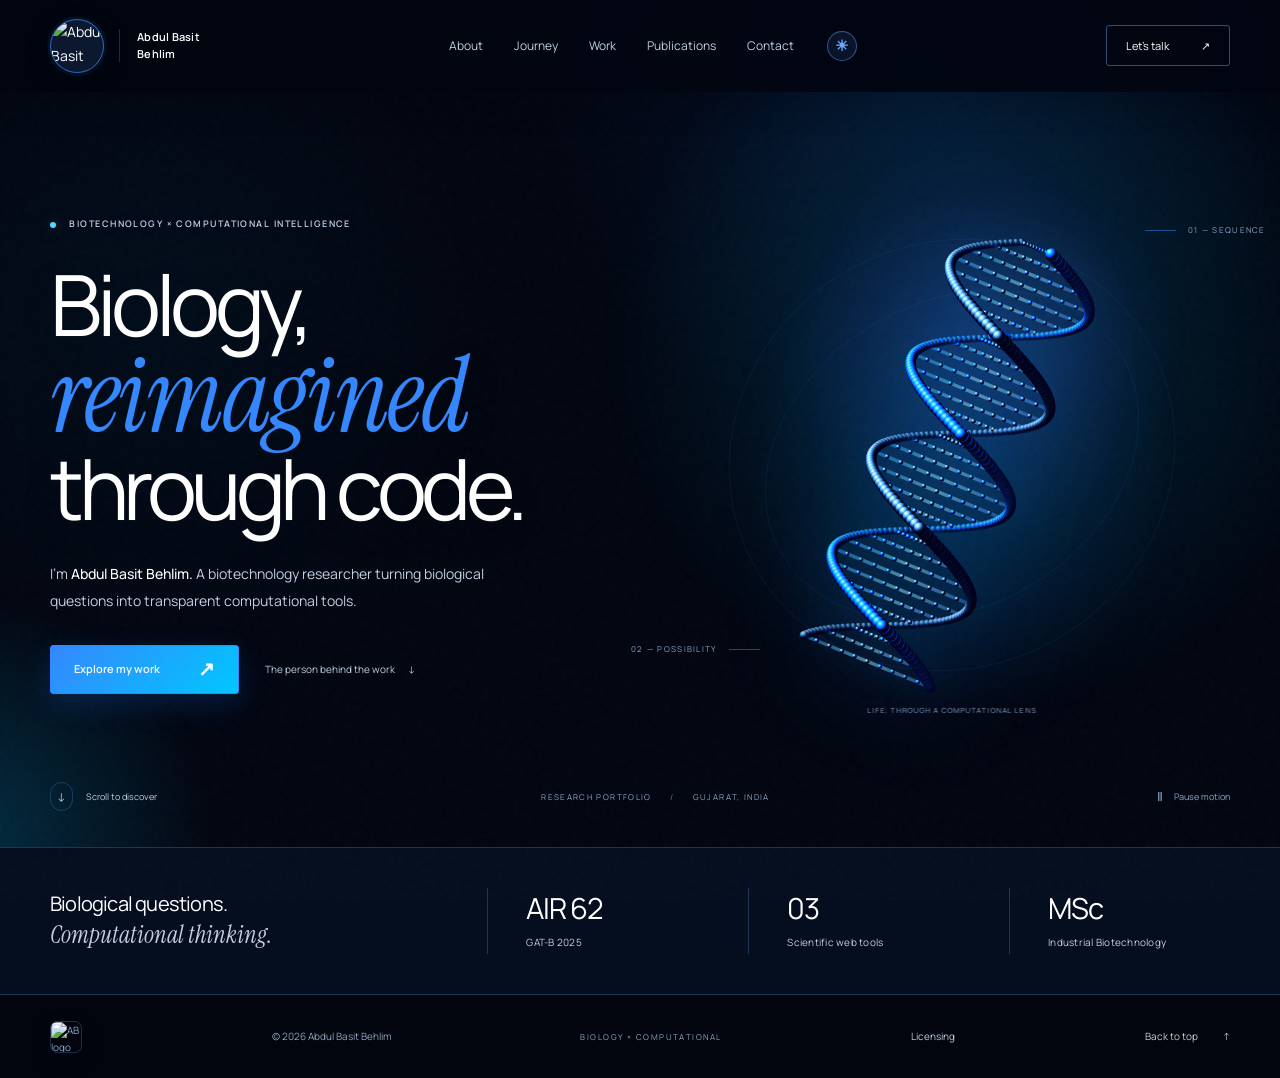
==== index.html @ 8ca68fe2 "Update index.html" ====
<!doctype html>
<html lang="en"><head>
  <meta charset="utf-8"/>
  <meta name="viewport" content="width=device-width,initial-scale=1"/>

  <title>Abdul Basit Behlim - Computational Biologist</title>

  <meta name="description" content="Abdul Basit Behlim is a computational biologist and biotechnology researcher working across bioinformatics, AI/ML, CRISPR, phages, endolysins and bioprocess modelling."/>
  <meta name="author" content="Abdul Basit Behlim"/>
  <meta name="keywords" content="Abdul Basit Behlim, Abdul Basit Behlim portfolio, biotechnology researcher, computational biologist, bioinformatics, CRISPR, phage AI, endolysin, machine learning biotechnology"/>
  <meta name="robots" content="index, follow, max-image-preview:large"/>
  <meta name="theme-color" content="#050812"/>

  <!-- Google Search Console verification: replace the placeholder after adding this site in Search Console. -->
  <!-- <meta name="google-site-verification" content="PASTE_YOUR_CODE_HERE" /> -->

  <link rel="canonical" href="https://abdulbasitbehlim.github.io/"/>

  <!-- Open Graph -->
  <meta property="og:type" content="website"/>
  <meta property="og:url" content="https://abdulbasitbehlim.github.io/"/>
  <meta property="og:title" content="Abdul Basit Behlim - Computational Biologist"/>
  <meta property="og:description" content="Abdul Basit Behlim is a computational biologist and biotechnology researcher working across bioinformatics, AI/ML, CRISPR, phages, endolysins and bioprocess modelling."/>
  <meta property="og:site_name" content="Abdul Basit Behlim"/>
  <meta property="og:locale" content="en_IN"/>
  <meta property="og:image" content="https://abdulbasitbehlim.github.io/assets/abdul-basit-profile.jpg"/>
  <meta property="og:image:alt" content="Abdul Basit Behlim"/>

  <!-- Twitter / X Card -->
  <meta name="twitter:card" content="summary"/>
  <meta name="twitter:title" content="Abdul Basit Behlim - Computational Biologist"/>
  <meta name="twitter:description" content="Abdul Basit Behlim is a computational biologist and biotechnology researcher working across bioinformatics, AI/ML, CRISPR, phages, endolysins and bioprocess modelling."/>
  <meta name="twitter:image" content="https://github.com/abdulbasitbehlim/abdulbasitbehlim.github.io/blob/main/assets/Professional%20image.jpg.jpeg"/>
  <meta name="twitter:image:alt" content="Abdul Basit Behlim"/>

  <!-- Person structured data -->
  <!-- Structured data used by search engines -->
  <script type="application/ld+json">
  {
    "@context": "https://schema.org",
    "@type": "Person",
    "@id": "https://abdulbasitbehlim.github.io/#person",
    "name": "Abdul Basit Behlim",
    "url": "https://abdulbasitbehlim.github.io/",
    "image": "https://github.com/abdulbasitbehlim/abdulbasitbehlim.github.io/blob/main/assets/Professional%20image.jpg.jpeg",
    "jobTitle": "Computational Biologist",
    "description": "Abdul Basit Behlim is a computational biologist and biotechnology researcher working across bioinformatics, AI/ML, CRISPR design, bioprocess modelling, phage biology and endolysin research.",
    "sameAs": [
      "https://github.com/abdulbasitbehlim",
      "https://www.linkedin.com/in/abdulbasitbehlim",
      "https://scholar.google.com/citations?hl=en&user=sKZ_zJoAAAAJ",
      "https://orcid.org/0009-0003-5240-5413"],
    "affiliation": {
      "@type": "CollegeOrUniversity",
      "name": "Gujarat Biotechnology University"
    },
    "knowsAbout": [
      "Biotechnology",
      "Computational Biology",
      "Bioinformatics",
      "CRISPR",
      "Machine Learning",
      "Bioprocess Modelling",
      "Bacteriophages",
      "Endolysins"
    ]
  }
  </script>

  

  <!-- Website icon and interactive/style files -->
  <link rel="icon" type="image/png" href="assets/ab-logo.png?v=20260924e"/>
  <link rel="apple-touch-icon" href="assets/ab-logo.png?v=20260924e"/>
  <script>(function(){try{var t=localStorage.getItem('abb-theme')||'dark';if(t!=='light'&&t!=='dark')t='dark';document.documentElement.dataset.theme=t;document.documentElement.style.colorScheme=t;}catch(e){document.documentElement.dataset.theme='dark';}})();</script>
  <link rel="stylesheet" href="styles.css?v=brand-assets-20260924e"/>
  <script src="script.js?v=theme-menu-20260924" defer></script>
</head><body data-page="home">
<a class="skip-link" href="#main">Skip to content</a><div class="scroll-progress" aria-hidden="true"><span id="scrollProgress"></span></div>
<!-- HEADER AND MAIN NAVIGATION -->
<header class="site-header" id="siteHeader"><div class="header-inner shell"><a class="brand" href="index.html" aria-current="page" aria-label="Abdul Basit Behlim, home"><img class="brand-photo" src="assets/abdul-basit-profile.jpg?v=20260924e" alt="Abdul Basit Behlim" width="54" height="54"/><span class="brand-name">Abdul Basit<br/>Behlim</span></a><button class="menu-button" type="button" id="menuButton" aria-controls="mainNav" aria-expanded="false"><span id="menuLabel">Menu</span><span class="menu-icon" aria-hidden="true"></span></button><nav id="mainNav" class="main-nav" aria-label="Main navigation"><a href="about.html">About</a><a href="journey.html">Journey</a><a href="work.html">Work</a><a href="publications.html">Publications</a><a href="contact.html">Contact</a><button class="theme-toggle" id="themeToggle" type="button" aria-label="Switch to light mode" title="Switch theme" aria-pressed="false"><span id="themeIcon" aria-hidden="true">☀</span></button></nav><a class="header-contact" href="mailto:abdulbasitbehlim3@gmail.com">Let’s talk <span aria-hidden="true">↗</span></a></div></header>
<!-- MAIN PAGE CONTENT -->
<main id="main">
<!-- HERO / INTRODUCTION -->
<section class="hero" id="home" aria-labelledby="heroTitle"><div class="hero-glow" aria-hidden="true"></div><div class="shell hero-layout"><div class="hero-copy"><p class="eyebrow hero-eyebrow"><span class="status-dot"></span> BIOTECHNOLOGY × COMPUTATIONAL INTELLIGENCE</p><h1 id="heroTitle">Biology,<br/><em>reimagined</em><br/>through code.</h1><p class="hero-intro">I’m <strong>Abdul Basit Behlim.</strong> A biotechnology researcher turning biological questions into transparent computational tools.</p><div class="hero-actions"><a class="button button-primary" href="work.html">Explore my work <span aria-hidden="true">↗</span></a><a class="quiet-link" href="about.html">The person behind the work <span aria-hidden="true">↓</span></a></div></div><div class="hero-art" role="img" aria-label="Abstract double helix connecting biology and computational biology"><img class="hero-helix" src="assets/helix.svg?v=sharp-rotate-20260919" alt="" width="720" height="820" fetchpriority="high"/><span class="art-label art-label-top" aria-hidden="true"><i></i> 01 — SEQUENCE</span><span class="art-label art-label-bottom" aria-hidden="true">02 — POSSIBILITY <i></i></span><span class="art-coordinate" aria-hidden="true">LIFE, THROUGH A COMPUTATIONAL LENS</span></div><div class="hero-bottom"><a class="scroll-cue" href="work.html"><span aria-hidden="true">↓</span> Scroll to discover</a><p>RESEARCH PORTFOLIO <span>/</span> GUJARAT, INDIA</p><button class="motion-toggle" id="motionToggle" type="button" aria-pressed="false" hidden><span class="motion-icon" aria-hidden="true">Ⅱ</span><span id="motionLabel">Pause motion</span></button></div></div></section>
<!-- QUICK HIGHLIGHTS -->
<div class="intro-band"><div class="shell intro-band-inner"><p>Biological questions.<br/><em>Computational thinking.</em></p><div class="band-item"><strong>AIR 62</strong><span>GAT-B 2025</span></div><div class="band-item"><strong>03</strong><span>Scientific web tools</span></div><div class="band-item"><strong>MSc</strong><span>Industrial Biotechnology</span></div></div></div>
</main>
<!-- FOOTER -->
<footer class="site-footer"><div class="shell footer-inner"><img class="footer-logo" src="assets/ab-logo.png?v=20260924e" alt="AB logo" width="32" height="32"/><p>© <span id="year">2026</span> Abdul Basit Behlim</p><span>BIOLOGY × COMPUTATIONAL</span><a href="LICENSE" aria-label="View website licensing terms">Licensing</a><a href="index.html">Back to top <span aria-hidden="true">↑</span></a></div></footer></body></html>
---- styles.css ----
@import url('styles/01.css?v=sharp-rotate-20260919');
@import url('styles/02.css?v=sharp-rotate-20260919');
@import url('styles/03.css?v=sharp-rotate-20260919');
@import url('styles/04.css?v=sharp-rotate-20260919');
@import url('styles/05.css?v=sharp-rotate-20260919');
@import url('styles/06.css?v=sharp-rotate-20260919');
@import url('styles/07.css?v=brand-assets-20260924e');
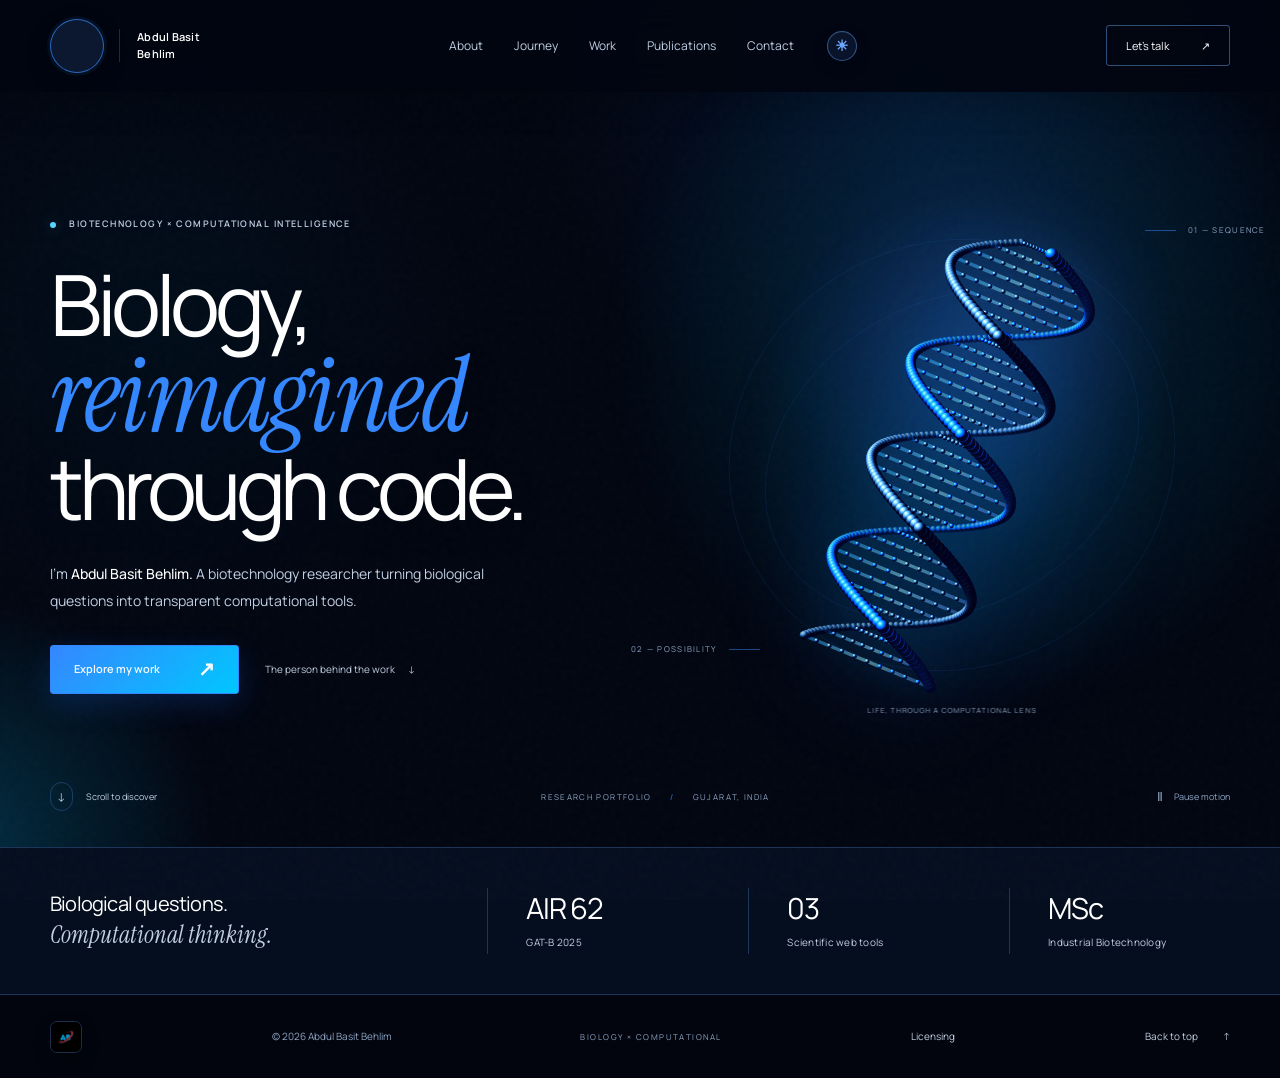
==== commit 59662437: "Use uploaded portrait and logo assets" ====
--- a/index.html
+++ b/index.html
@@ -23,14 +23,14 @@
   <meta property="og:description" content="Abdul Basit Behlim is a computational biologist and biotechnology researcher working across bioinformatics, AI/ML, CRISPR, phages, endolysins and bioprocess modelling."/>
   <meta property="og:site_name" content="Abdul Basit Behlim"/>
   <meta property="og:locale" content="en_IN"/>
-  <meta property="og:image" content="https://abdulbasitbehlim.github.io/assets/abdul-basit-profile.jpg"/>
+  <meta property="og:image" content="https://abdulbasitbehlim.github.io/assets/Professional%20image.jpg.jpeg"/>
   <meta property="og:image:alt" content="Abdul Basit Behlim"/>
 
   <!-- Twitter / X Card -->
   <meta name="twitter:card" content="summary"/>
   <meta name="twitter:title" content="Abdul Basit Behlim - Computational Biologist"/>
   <meta name="twitter:description" content="Abdul Basit Behlim is a computational biologist and biotechnology researcher working across bioinformatics, AI/ML, CRISPR, phages, endolysins and bioprocess modelling."/>
-  <meta name="twitter:image" content="https://github.com/abdulbasitbehlim/abdulbasitbehlim.github.io/blob/main/assets/Professional%20image.jpg.jpeg"/>
+  <meta name="twitter:image" content="https://abdulbasitbehlim.github.io/assets/Professional%20image.jpg.jpeg"/>
   <meta name="twitter:image:alt" content="Abdul Basit Behlim"/>
 
   <!-- Person structured data -->
@@ -42,7 +42,7 @@
     "@id": "https://abdulbasitbehlim.github.io/#person",
     "name": "Abdul Basit Behlim",
     "url": "https://abdulbasitbehlim.github.io/",
-    "image": "https://github.com/abdulbasitbehlim/abdulbasitbehlim.github.io/blob/main/assets/Professional%20image.jpg.jpeg",
+    "image": "https://abdulbasitbehlim.github.io/assets/Professional%20image.jpg.jpeg",
     "jobTitle": "Computational Biologist",
     "description": "Abdul Basit Behlim is a computational biologist and biotechnology researcher working across bioinformatics, AI/ML, CRISPR design, bioprocess modelling, phage biology and endolysin research.",
     "sameAs": [
@@ -70,15 +70,15 @@
   
 
   <!-- Website icon and interactive/style files -->
-  <link rel="icon" type="image/png" href="assets/ab-logo.png?v=20260924e"/>
-  <link rel="apple-touch-icon" href="assets/ab-logo.png?v=20260924e"/>
+  <link rel="icon" type="image/jpeg" href="assets/Logo.jpg?v=20260924f"/>
+  <link rel="apple-touch-icon" href="assets/Logo.jpg?v=20260924f"/>
   <script>(function(){try{var t=localStorage.getItem('abb-theme')||'dark';if(t!=='light'&&t!=='dark')t='dark';document.documentElement.dataset.theme=t;document.documentElement.style.colorScheme=t;}catch(e){document.documentElement.dataset.theme='dark';}})();</script>
-  <link rel="stylesheet" href="styles.css?v=brand-assets-20260924e"/>
+  <link rel="stylesheet" href="styles.css?v=uploaded-assets-20260924f"/>
   <script src="script.js?v=theme-menu-20260924" defer></script>
 </head><body data-page="home">
 <a class="skip-link" href="#main">Skip to content</a><div class="scroll-progress" aria-hidden="true"><span id="scrollProgress"></span></div>
 <!-- HEADER AND MAIN NAVIGATION -->
-<header class="site-header" id="siteHeader"><div class="header-inner shell"><a class="brand" href="index.html" aria-current="page" aria-label="Abdul Basit Behlim, home"><img class="brand-photo" src="assets/abdul-basit-profile.jpg?v=20260924e" alt="Abdul Basit Behlim" width="54" height="54"/><span class="brand-name">Abdul Basit<br/>Behlim</span></a><button class="menu-button" type="button" id="menuButton" aria-controls="mainNav" aria-expanded="false"><span id="menuLabel">Menu</span><span class="menu-icon" aria-hidden="true"></span></button><nav id="mainNav" class="main-nav" aria-label="Main navigation"><a href="about.html">About</a><a href="journey.html">Journey</a><a href="work.html">Work</a><a href="publications.html">Publications</a><a href="contact.html">Contact</a><button class="theme-toggle" id="themeToggle" type="button" aria-label="Switch to light mode" title="Switch theme" aria-pressed="false"><span id="themeIcon" aria-hidden="true">☀</span></button></nav><a class="header-contact" href="mailto:abdulbasitbehlim3@gmail.com">Let’s talk <span aria-hidden="true">↗</span></a></div></header>
+<header class="site-header" id="siteHeader"><div class="header-inner shell"><a class="brand" href="index.html" aria-current="page" aria-label="Abdul Basit Behlim, home"><span class="brand-photo" role="img" aria-label="Abdul Basit Behlim"></span><span class="brand-name">Abdul Basit<br/>Behlim</span></a><button class="menu-button" type="button" id="menuButton" aria-controls="mainNav" aria-expanded="false"><span id="menuLabel">Menu</span><span class="menu-icon" aria-hidden="true"></span></button><nav id="mainNav" class="main-nav" aria-label="Main navigation"><a href="about.html">About</a><a href="journey.html">Journey</a><a href="work.html">Work</a><a href="publications.html">Publications</a><a href="contact.html">Contact</a><button class="theme-toggle" id="themeToggle" type="button" aria-label="Switch to light mode" title="Switch theme" aria-pressed="false"><span id="themeIcon" aria-hidden="true">☀</span></button></nav><a class="header-contact" href="mailto:abdulbasitbehlim3@gmail.com">Let’s talk <span aria-hidden="true">↗</span></a></div></header>
 <!-- MAIN PAGE CONTENT -->
 <main id="main">
 <!-- HERO / INTRODUCTION -->
@@ -87,4 +87,4 @@
 <div class="intro-band"><div class="shell intro-band-inner"><p>Biological questions.<br/><em>Computational thinking.</em></p><div class="band-item"><strong>AIR 62</strong><span>GAT-B 2025</span></div><div class="band-item"><strong>03</strong><span>Scientific web tools</span></div><div class="band-item"><strong>MSc</strong><span>Industrial Biotechnology</span></div></div></div>
 </main>
 <!-- FOOTER -->
-<footer class="site-footer"><div class="shell footer-inner"><img class="footer-logo" src="assets/ab-logo.png?v=20260924e" alt="AB logo" width="32" height="32"/><p>© <span id="year">2026</span> Abdul Basit Behlim</p><span>BIOLOGY × COMPUTATIONAL</span><a href="LICENSE" aria-label="View website licensing terms">Licensing</a><a href="index.html">Back to top <span aria-hidden="true">↑</span></a></div></footer></body></html>
+<footer class="site-footer"><div class="shell footer-inner"><img class="footer-logo" src="assets/Logo.jpg?v=20260924f" alt="AB logo" width="32" height="32"/><p>© <span id="year">2026</span> Abdul Basit Behlim</p><span>BIOLOGY × COMPUTATIONAL</span><a href="LICENSE" aria-label="View website licensing terms">Licensing</a><a href="index.html">Back to top <span aria-hidden="true">↑</span></a></div></footer></body></html>
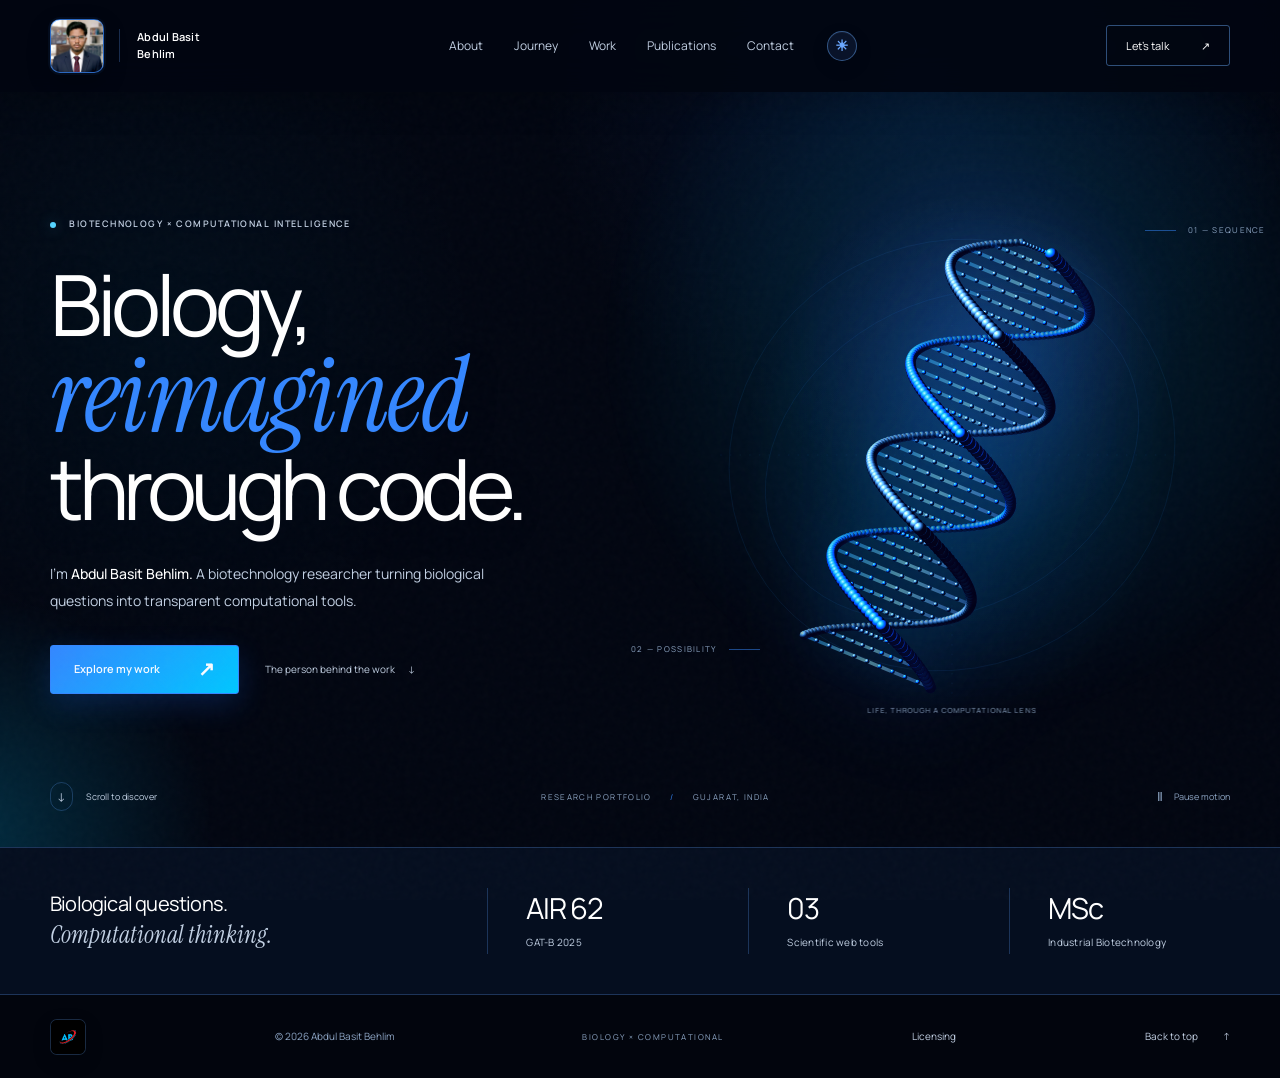
==== commit 037796da: "Refresh square profile image cache" ====
--- a/index.html
+++ b/index.html
@@ -73,7 +73,7 @@
   <link rel="icon" type="image/jpeg" href="assets/Logo.jpg?v=20260924f"/>
   <link rel="apple-touch-icon" href="assets/Logo.jpg?v=20260924f"/>
   <script>(function(){try{var t=localStorage.getItem('abb-theme')||'dark';if(t!=='light'&&t!=='dark')t='dark';document.documentElement.dataset.theme=t;document.documentElement.style.colorScheme=t;}catch(e){document.documentElement.dataset.theme='dark';}})();</script>
-  <link rel="stylesheet" href="styles.css?v=uploaded-assets-20260924f"/>
+  <link rel="stylesheet" href="styles.css?v=square-profile-20260924"/>
   <script src="script.js?v=theme-menu-20260924" defer></script>
 </head><body data-page="home">
 <a class="skip-link" href="#main">Skip to content</a><div class="scroll-progress" aria-hidden="true"><span id="scrollProgress"></span></div>
--- a/styles.css
+++ b/styles.css
@@ -4,4 +4,4 @@
 @import url('styles/04.css?v=sharp-rotate-20260919');
 @import url('styles/05.css?v=sharp-rotate-20260919');
 @import url('styles/06.css?v=sharp-rotate-20260919');
-@import url('styles/07.css?v=brand-assets-20260924e');
+@import url('styles/07.css?v=square-profile-20260924');
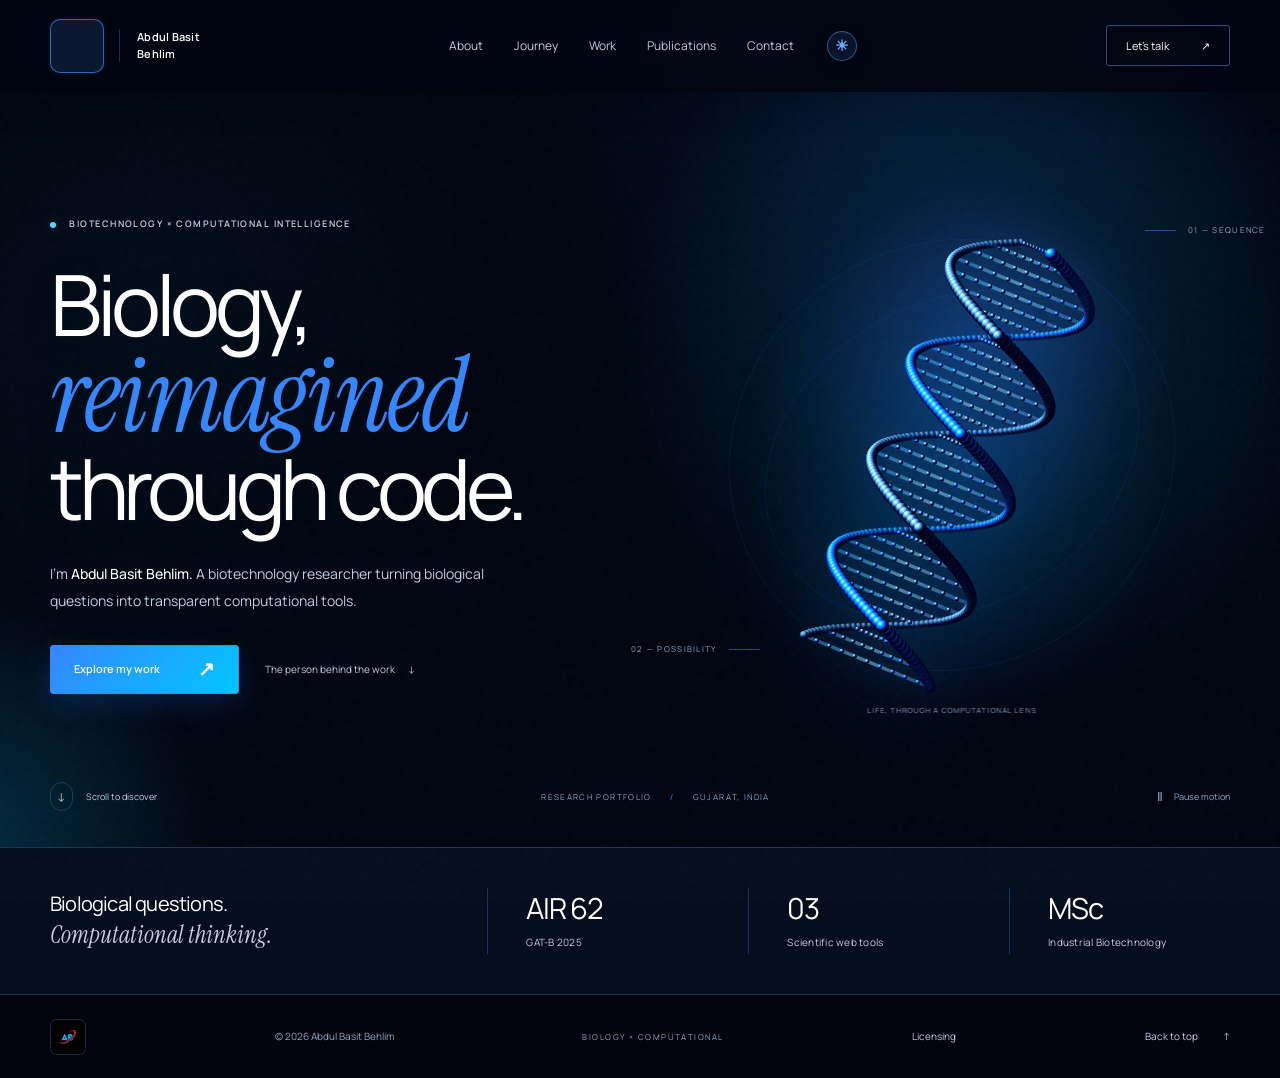
==== commit a7fd7a5d: "Update image URL in index.html" ====
--- a/index.html
+++ b/index.html
@@ -42,7 +42,7 @@
     "@id": "https://abdulbasitbehlim.github.io/#person",
     "name": "Abdul Basit Behlim",
     "url": "https://abdulbasitbehlim.github.io/",
-    "image": "https://abdulbasitbehlim.github.io/assets/Professional%20image.jpg.jpeg",
+    "image": "https://github.com/abdulbasitbehlim/abdulbasitbehlim.github.io/blob/main/assets/Professional%20Image%202.png",
     "jobTitle": "Computational Biologist",
     "description": "Abdul Basit Behlim is a computational biologist and biotechnology researcher working across bioinformatics, AI/ML, CRISPR design, bioprocess modelling, phage biology and endolysin research.",
     "sameAs": [
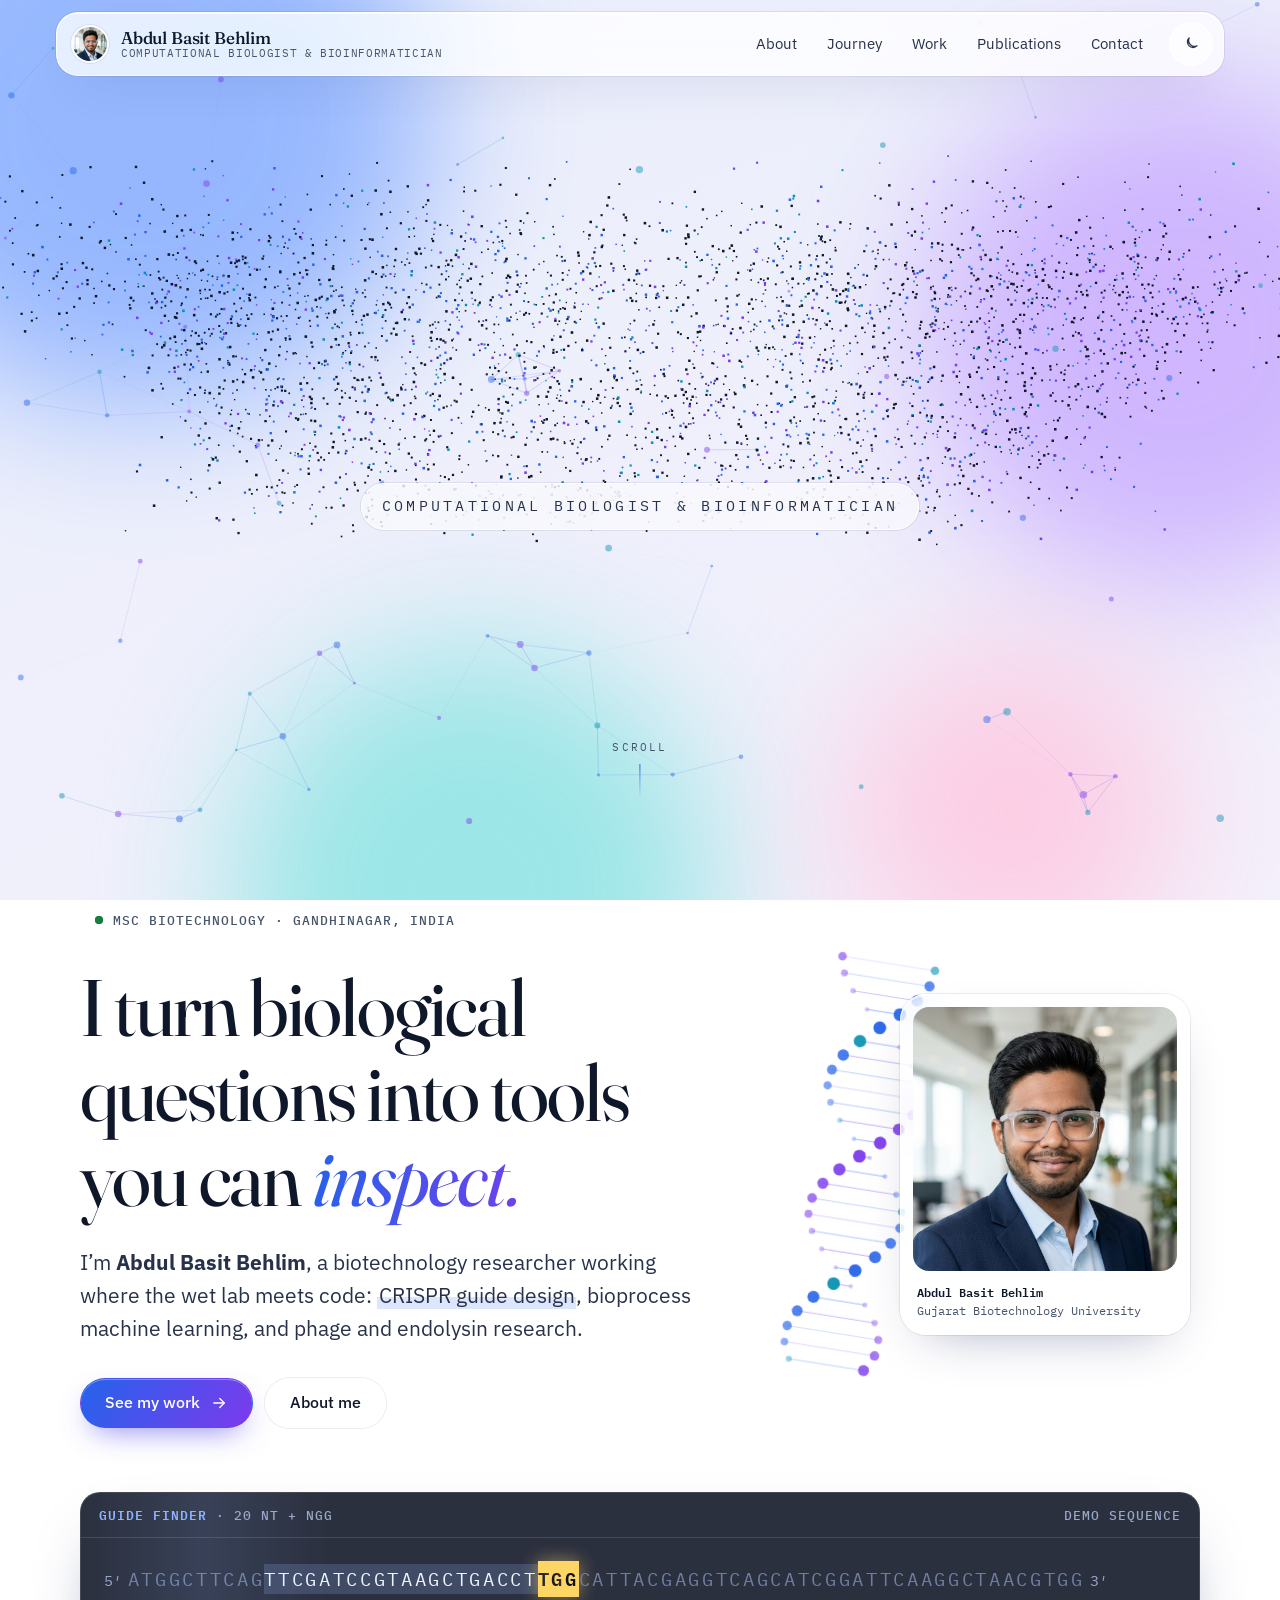
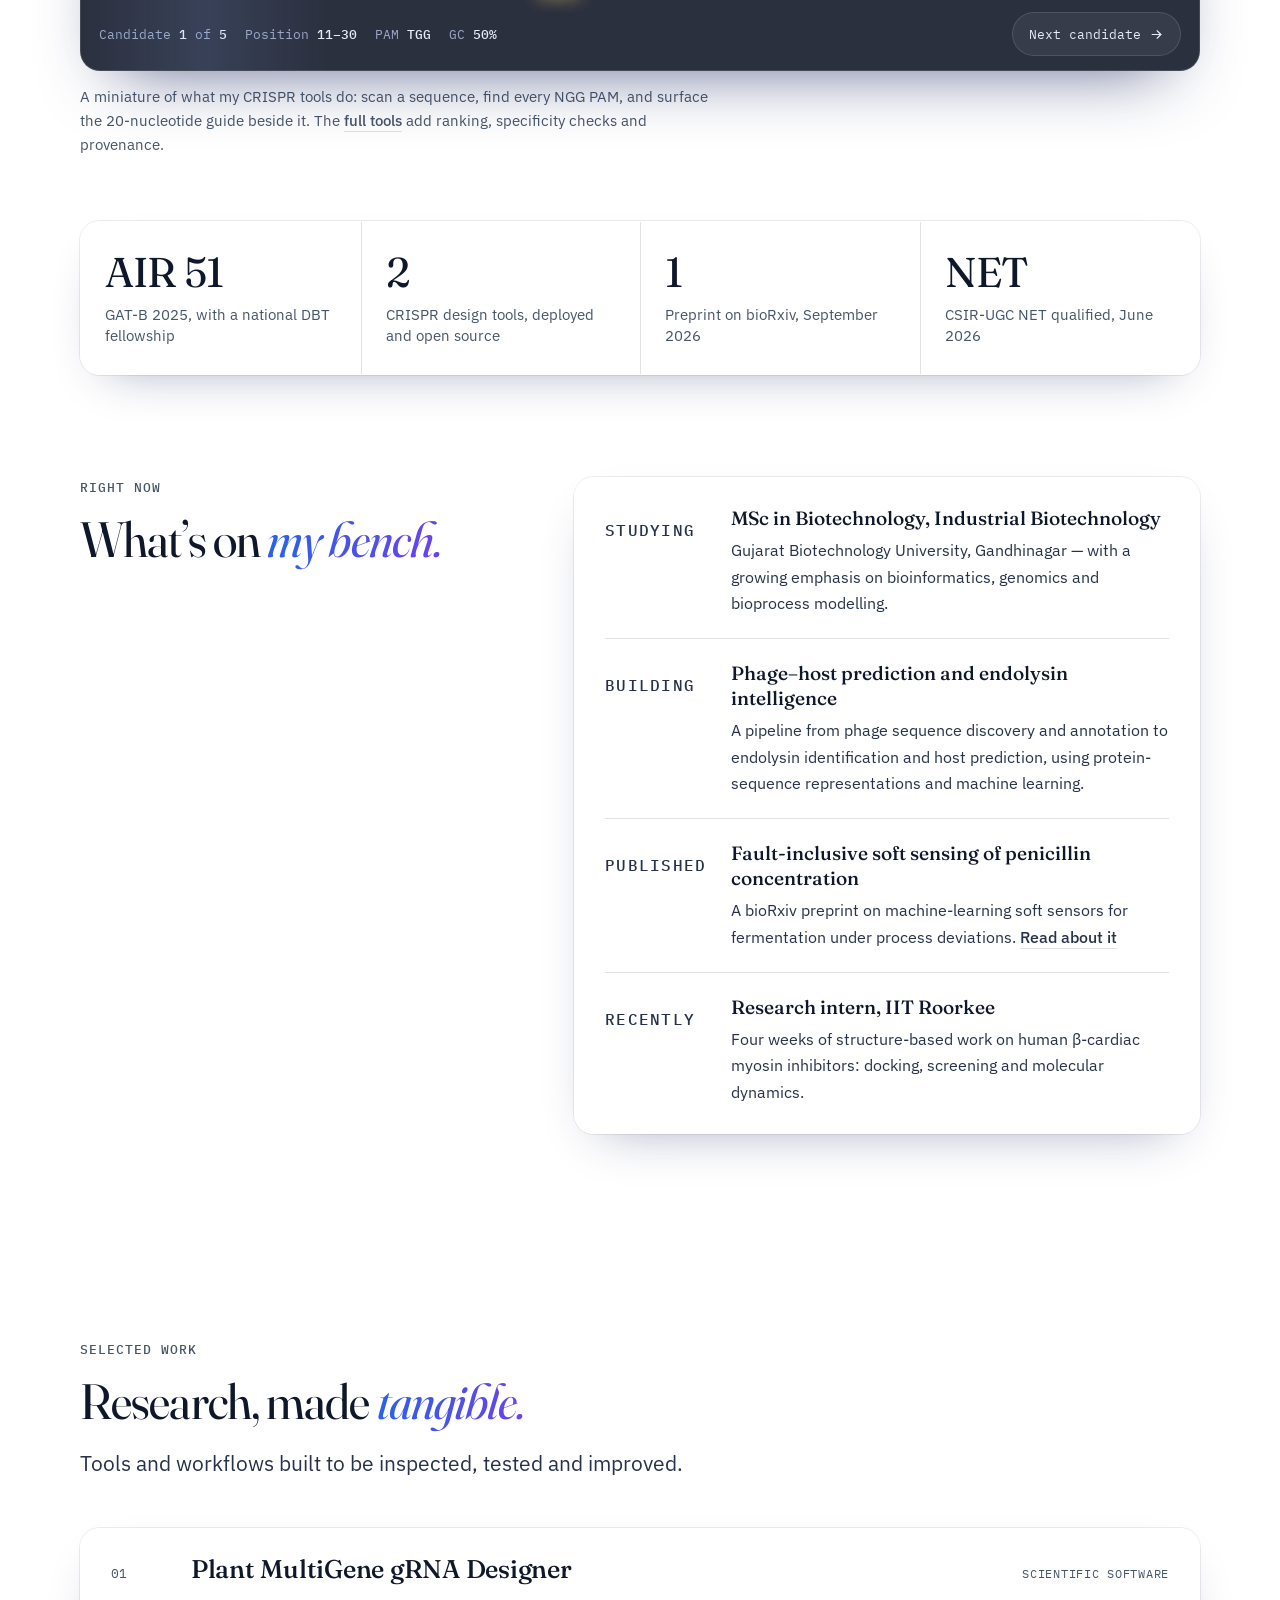
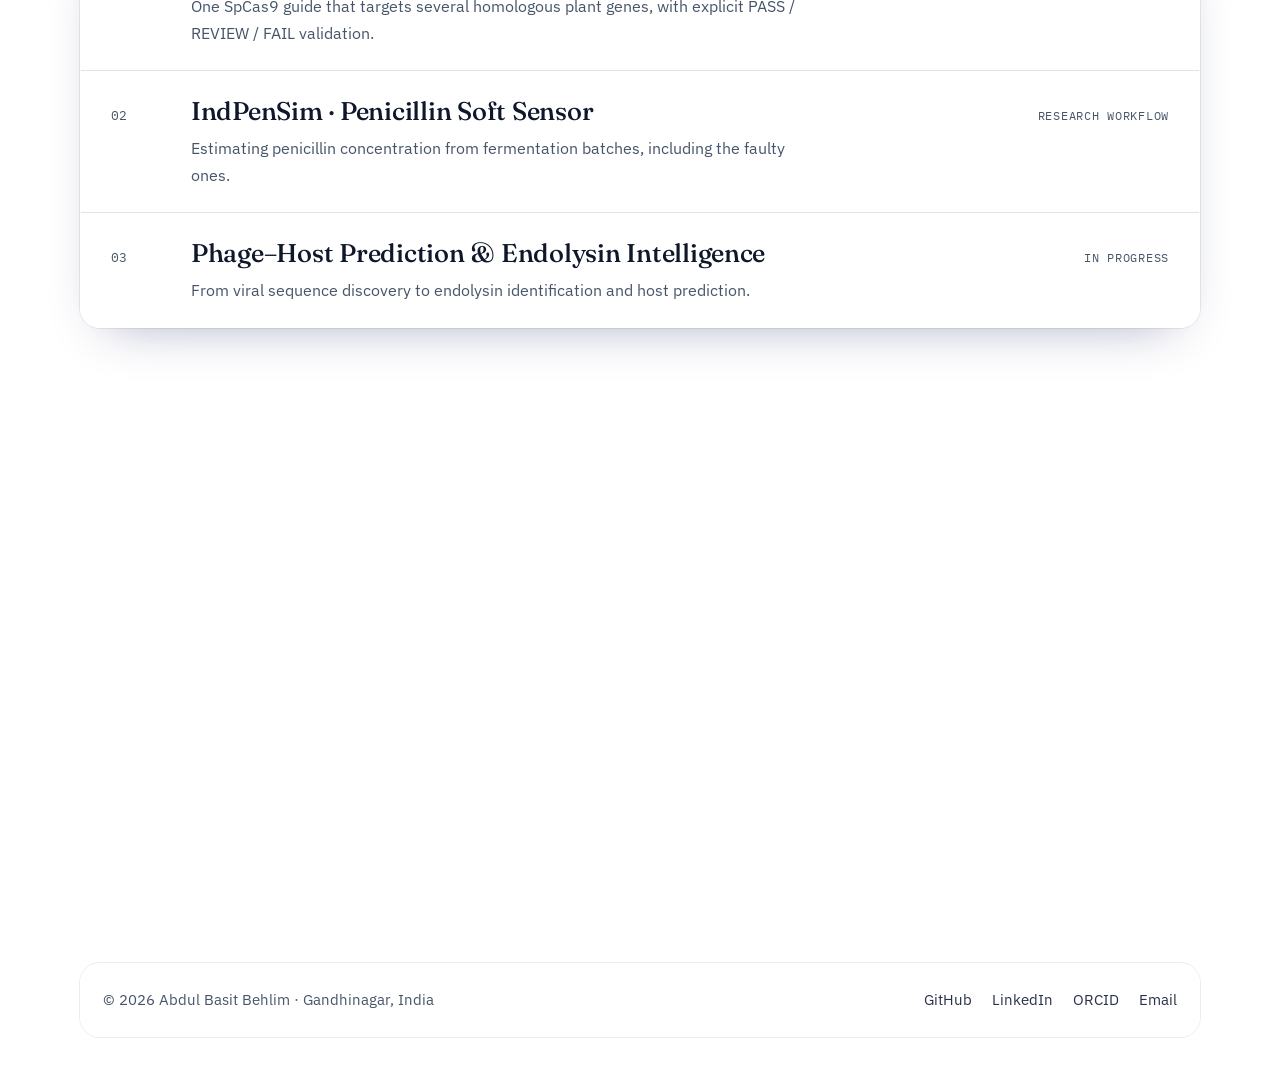
==== commit b69bda1c: "Redesign site with glass UI and live animations Replace the previous dark theme with a glassmorphism" ====
--- a/index.html
+++ b/index.html
@@ -1,90 +1,171 @@
 <!doctype html>
-<html lang="en"><head>
-  <meta charset="utf-8"/>
-  <meta name="viewport" content="width=device-width,initial-scale=1"/>
+<html lang="en">
+<head>
+  <meta charset="utf-8">
+  <meta name="viewport" content="width=device-width, initial-scale=1">
+  <title>Abdul Basit Behlim - Computational Biologist &amp; Bioinformatician</title>
+  <meta name="description" content="Abdul Basit Behlim is a computational biologist and biotechnology researcher working across bioinformatics, AI/ML, CRISPR, phages, endolysins and bioprocess modelling.">
+  <meta name="author" content="Abdul Basit Behlim">
+  <meta name="keywords" content="Abdul Basit Behlim, Abdul Basit Behlim portfolio, biotechnology researcher, computational biologist, bioinformatics, CRISPR, phage AI, endolysin, machine learning biotechnology">
+  <meta name="robots" content="index, follow, max-image-preview:large">
+  <meta name="theme-color" content="#e9eefb">
+  <!-- Google Search Console verification: replace the placeholder after adding this site in Search Console. -->
+  <!-- <meta name="google-site-verification" content="PASTE_YOUR_CODE_HERE"> -->
+  <link rel="canonical" href="https://abdulbasitbehlim.github.io/">
 
-  <title>Abdul Basit Behlim - Computational Biologist</title>
+  <meta property="og:type" content="website">
+  <meta property="og:url" content="https://abdulbasitbehlim.github.io/">
+  <meta property="og:title" content="Abdul Basit Behlim - Computational Biologist &amp; Bioinformatician">
+  <meta property="og:description" content="Abdul Basit Behlim is a computational biologist and biotechnology researcher working across bioinformatics, AI/ML, CRISPR, phages, endolysins and bioprocess modelling.">
+  <meta property="og:site_name" content="Abdul Basit Behlim">
+  <meta property="og:locale" content="en_IN">
+  <meta property="og:image" content="https://abdulbasitbehlim.github.io/assets/Professional%20Image%202.jpg">
+  <meta property="og:image:alt" content="Abdul Basit Behlim">
+  <meta name="twitter:card" content="summary">
+  <meta name="twitter:title" content="Abdul Basit Behlim - Computational Biologist &amp; Bioinformatician">
+  <meta name="twitter:description" content="Abdul Basit Behlim is a computational biologist and biotechnology researcher working across bioinformatics, AI/ML, CRISPR, phages, endolysins and bioprocess modelling.">
+  <meta name="twitter:image" content="https://abdulbasitbehlim.github.io/assets/Professional%20Image%202.jpg">
+  <meta name="twitter:image:alt" content="Abdul Basit Behlim">
 
-  <meta name="description" content="Abdul Basit Behlim is a computational biologist and biotechnology researcher working across bioinformatics, AI/ML, CRISPR, phages, endolysins and bioprocess modelling."/>
-  <meta name="author" content="Abdul Basit Behlim"/>
-  <meta name="keywords" content="Abdul Basit Behlim, Abdul Basit Behlim portfolio, biotechnology researcher, computational biologist, bioinformatics, CRISPR, phage AI, endolysin, machine learning biotechnology"/>
-  <meta name="robots" content="index, follow, max-image-preview:large"/>
-  <meta name="theme-color" content="#050812"/>
+  <script type="application/ld+json">{"@context": "https://schema.org", "@type": "Person", "@id": "https://abdulbasitbehlim.github.io/#person", "name": "Abdul Basit Behlim", "url": "https://abdulbasitbehlim.github.io/", "image": "https://abdulbasitbehlim.github.io/assets/Professional%20Image%202.jpg", "jobTitle": "Computational Biologist and Bioinformatician", "description": "Abdul Basit Behlim is a biotechnology researcher working across computational biology, CRISPR design, bioinformatics, bioprocess machine learning, phage biology and endolysin research.", "sameAs": ["https://github.com/abdulbasitbehlim", "https://www.linkedin.com/in/abdulbasitbehlim", "https://scholar.google.com/citations?hl=en&user=sKZ_zJoAAAAJ", "https://orcid.org/0009-0003-5240-5413"], "affiliation": {"@type": "CollegeOrUniversity", "name": "Gujarat Biotechnology University"}, "knowsAbout": ["Biotechnology", "Computational Biology", "Bioinformatics", "CRISPR", "Machine Learning", "Bioprocess Modelling", "Bacteriophages", "Endolysins"]}</script>
 
-  <!-- Google Search Console verification: replace the placeholder after adding this site in Search Console. -->
-  <!-- <meta name="google-site-verification" content="PASTE_YOUR_CODE_HERE" /> -->
+  <link rel="icon" type="image/jpeg" href="assets/Logo.jpg">
+  <link rel="apple-touch-icon" href="assets/Logo.jpg">
+  <script>(function(){var t;try{t=localStorage.getItem('abb-theme')}catch(e){}if(t!=='light'&&t!=='dark'){t=window.matchMedia&&matchMedia('(prefers-color-scheme: dark)').matches?'dark':'light'}document.documentElement.dataset.theme=t})();</script>
+  <link rel="preconnect" href="https://fonts.googleapis.com">
+  <link rel="preconnect" href="https://fonts.gstatic.com" crossorigin>
+  <link href="https://fonts.googleapis.com/css2?family=Fraunces:ital,opsz,wght@0,9..144,400;0,9..144,500;1,9..144,400&family=IBM+Plex+Mono:wght@400;500;600&family=IBM+Plex+Sans:wght@400;500;600&display=swap" rel="stylesheet">
+  <link rel="stylesheet" href="styles.css?v=glass-2">
+  <script src="script.js?v=glass-2" defer></script>
+</head>
+<body>
+<a class="skip-link" href="#main">Skip to content</a>
+<div class="aurora" aria-hidden="true"><i></i><i></i><i></i><i></i></div>
+<div class="progress" aria-hidden="true"><span id="scrollProgress"></span></div>
 
-  <link rel="canonical" href="https://abdulbasitbehlim.github.io/"/>
+<header class="site-header" id="siteHeader">
+  <div class="wrap header-inner">
+    <a class="brand" href="index.html" aria-current="page" aria-label="Abdul Basit Behlim, home">
+      <img src="assets/Professional%20Image%202.jpg" alt="" width="38" height="38">
+      <span class="brand-text"><strong>Abdul Basit Behlim</strong><span>Computational Biologist &amp; Bioinformatician</span></span>
+    </a>
+    <nav class="nav" id="mainNav" aria-label="Main navigation"><a href="about.html">About</a><a href="journey.html">Journey</a><a href="work.html">Work</a><a href="publications.html">Publications</a><a href="contact.html">Contact</a></nav>
+    <button class="icon-btn theme-toggle" id="themeToggle" type="button" aria-label="Switch theme"><svg class="icon icon-sun" viewBox="0 0 24 24" aria-hidden="true" focusable="false"><path d="M20 14.5A8 8 0 0 1 9.5 4a7 7 0 1 0 10.5 10.5Z"/></svg><svg class="icon icon-moon" viewBox="0 0 24 24" aria-hidden="true" focusable="false"><circle cx="12" cy="12" r="4"/><path d="M12 2v2M12 20v2M4.9 4.9l1.4 1.4M17.7 17.7l1.4 1.4M2 12h2M20 12h2M4.9 19.1l1.4-1.4M17.7 6.3l1.4-1.4"/></svg></button>
+    <button class="icon-btn menu-button" id="menuButton" type="button" aria-controls="mainNav" aria-expanded="false" aria-label="Open menu"><svg class="icon icon-menu" viewBox="0 0 24 24" aria-hidden="true" focusable="false"><path d="M4 7h16M4 12h16M4 17h16"/></svg><svg class="icon icon-close" viewBox="0 0 24 24" aria-hidden="true" focusable="false"><path d="M6 6l12 12M18 6 6 18"/></svg></button>
+  </div>
+</header>
 
-  <!-- Open Graph -->
-  <meta property="og:type" content="website"/>
-  <meta property="og:url" content="https://abdulbasitbehlim.github.io/"/>
-  <meta property="og:title" content="Abdul Basit Behlim - Computational Biologist"/>
-  <meta property="og:description" content="Abdul Basit Behlim is a computational biologist and biotechnology researcher working across bioinformatics, AI/ML, CRISPR, phages, endolysins and bioprocess modelling."/>
-  <meta property="og:site_name" content="Abdul Basit Behlim"/>
-  <meta property="og:locale" content="en_IN"/>
-  <meta property="og:image" content="https://abdulbasitbehlim.github.io/assets/Professional%20image.jpg.jpeg"/>
-  <meta property="og:image:alt" content="Abdul Basit Behlim"/>
+<main id="main">
+<section class="intro" id="top" aria-labelledby="nameTitle">
+  <canvas class="sand" id="sand" aria-hidden="true"></canvas>
+  <div class="intro-inner">
+    <h1 class="name" id="nameTitle"><span>Abdul</span> <span>Basit</span> <span>Behlim</span></h1>
+    <p class="role">Computational Biologist <span aria-hidden="true">&amp;</span><span class="sr">and</span> Bioinformatician</p>
+  </div>
+  <a class="scroll-cue" href="#hello"><span>Scroll</span><i aria-hidden="true"></i></a>
+</section>
 
-  <!-- Twitter / X Card -->
-  <meta name="twitter:card" content="summary"/>
-  <meta name="twitter:title" content="Abdul Basit Behlim - Computational Biologist"/>
-  <meta name="twitter:description" content="Abdul Basit Behlim is a computational biologist and biotechnology researcher working across bioinformatics, AI/ML, CRISPR, phages, endolysins and bioprocess modelling."/>
-  <meta name="twitter:image" content="https://abdulbasitbehlim.github.io/assets/Professional%20image.jpg.jpeg"/>
-  <meta name="twitter:image:alt" content="Abdul Basit Behlim"/>
+<section class="hero" id="hello">
+  <div class="wrap">
+    <div class="hero-grid">
+      <div class="hero-copy rv">
+        <p class="label status"><span class="status-dot" aria-hidden="true"></span>MSc Biotechnology · Gandhinagar, India</p>
+        <h2 class="display">I turn biological questions into tools you can <em>inspect.</em></h2>
+        <p class="lead">I’m <strong>Abdul Basit Behlim</strong>, a biotechnology researcher working where the wet lab meets code: <mark>CRISPR guide design</mark>, bioprocess machine learning, and phage and endolysin research.</p>
+        <div class="hero-actions">
+          <a class="btn btn-primary" href="work.html">See my work <svg class="icon" viewBox="0 0 24 24" aria-hidden="true" focusable="false"><path d="M5 12h14"/><path d="m13 6 6 6-6 6"/></svg></a>
+          <a class="btn btn-ghost" href="about.html">About me</a>
+        </div>
+      </div>
+      <div class="hero-visual rv">
+        <canvas class="helix" aria-hidden="true"></canvas>
+        <figure class="portrait">
+          <div class="portrait-frame">
+            <img src="assets/Professional%20Image%202.jpg" alt="Portrait of Abdul Basit Behlim" width="896" height="896" fetchpriority="high">
+            <figcaption><b>Abdul Basit Behlim</b><br>Gujarat Biotechnology University</figcaption>
+          </div>
+        </figure>
+      </div>
+    </div>
 
-  <!-- Person structured data -->
-  <!-- Structured data used by search engines -->
-  <script type="application/ld+json">
-  {
-    "@context": "https://schema.org",
-    "@type": "Person",
-    "@id": "https://abdulbasitbehlim.github.io/#person",
-    "name": "Abdul Basit Behlim",
-    "url": "https://abdulbasitbehlim.github.io/",
-    "image": "https://github.com/abdulbasitbehlim/abdulbasitbehlim.github.io/blob/main/assets/Professional%20Image%202.png",
-    "jobTitle": "Computational Biologist",
-    "description": "Abdul Basit Behlim is a computational biologist and biotechnology researcher working across bioinformatics, AI/ML, CRISPR design, bioprocess modelling, phage biology and endolysin research.",
-    "sameAs": [
-      "https://github.com/abdulbasitbehlim",
-      "https://www.linkedin.com/in/abdulbasitbehlim",
-      "https://scholar.google.com/citations?hl=en&user=sKZ_zJoAAAAJ",
-      "https://orcid.org/0009-0003-5240-5413"],
-    "affiliation": {
-      "@type": "CollegeOrUniversity",
-      "name": "Gujarat Biotechnology University"
-    },
-    "knowsAbout": [
-      "Biotechnology",
-      "Computational Biology",
-      "Bioinformatics",
-      "CRISPR",
-      "Machine Learning",
-      "Bioprocess Modelling",
-      "Bacteriophages",
-      "Endolysins"
-    ]
-  }
-  </script>
+    <div class="guide" aria-labelledby="guideLabel">
+      <div class="guide-bar">
+        <p class="label" id="guideLabel"><b>Guide finder</b> · 20 nt + NGG</p>
+        <p class="label">Demo sequence</p>
+      </div>
+      <p class="guide-seq" id="guideSeq" data-sequence="ATGGCTTCAGTTCGATCCGTAAGCTGACCTTGGCATTACGAGGTCAGCATCGGATTCAAGGCTAACGTGG" aria-label="Demo DNA sequence with the current guide candidate highlighted">ATGGCTTCAGTTCGATCCGTAAGCTGACCTTGGCATTACGAGGTCAGCATCGGATTCAAGGCTAACGTGG</p>
+      <div class="guide-foot">
+        <p class="guide-meta" id="guideMeta" aria-live="off"></p>
+        <button class="guide-next" id="guideNext" type="button">Next candidate <svg class="icon icon-sm" viewBox="0 0 24 24" aria-hidden="true" focusable="false"><path d="M5 12h14"/><path d="m13 6 6 6-6 6"/></svg></button>
+      </div>
+    </div>
+    <p class="guide-note">A miniature of what my CRISPR tools do: scan a sequence, find every NGG PAM, and surface the 20-nucleotide guide beside it. The <a class="link" style="min-height:0;display:inline" href="work.html?filter=genome">full tools</a> add ranking, specificity checks and provenance.</p>
+  </div>
+</section>
 
-  
+<section aria-label="At a glance">
+  <div class="wrap">
+    <div class="facts rv">
+      <div class="fact"><strong>AIR <span data-count="62">62</span></strong><span class="t">GAT-B 2025, with a national DBT fellowship</span></div>
+      <div class="fact"><strong data-count="3">3</strong><span class="t">CRISPR design tools, deployed and open source</span></div>
+      <div class="fact"><strong data-count="1">1</strong><span class="t">Preprint on bioRxiv, September 2026</span></div>
+      <div class="fact"><strong>NET</strong><span class="t">CSIR-UGC NET qualified, June 2026</span></div>
+    </div>
+  </div>
+</section>
 
-  <!-- Website icon and interactive/style files -->
-  <link rel="icon" type="image/jpeg" href="assets/Logo.jpg?v=20260924f"/>
-  <link rel="apple-touch-icon" href="assets/Logo.jpg?v=20260924f"/>
-  <script>(function(){try{var t=localStorage.getItem('abb-theme')||'dark';if(t!=='light'&&t!=='dark')t='dark';document.documentElement.dataset.theme=t;document.documentElement.style.colorScheme=t;}catch(e){document.documentElement.dataset.theme='dark';}})();</script>
-  <link rel="stylesheet" href="styles.css?v=square-profile-20260924"/>
-  <script src="script.js?v=theme-menu-20260924" defer></script>
-</head><body data-page="home">
-<a class="skip-link" href="#main">Skip to content</a><div class="scroll-progress" aria-hidden="true"><span id="scrollProgress"></span></div>
-<!-- HEADER AND MAIN NAVIGATION -->
-<header class="site-header" id="siteHeader"><div class="header-inner shell"><a class="brand" href="index.html" aria-current="page" aria-label="Abdul Basit Behlim, home"><span class="brand-photo" role="img" aria-label="Abdul Basit Behlim"></span><span class="brand-name">Abdul Basit<br/>Behlim</span></a><button class="menu-button" type="button" id="menuButton" aria-controls="mainNav" aria-expanded="false"><span id="menuLabel">Menu</span><span class="menu-icon" aria-hidden="true"></span></button><nav id="mainNav" class="main-nav" aria-label="Main navigation"><a href="about.html">About</a><a href="journey.html">Journey</a><a href="work.html">Work</a><a href="publications.html">Publications</a><a href="contact.html">Contact</a><button class="theme-toggle" id="themeToggle" type="button" aria-label="Switch to light mode" title="Switch theme" aria-pressed="false"><span id="themeIcon" aria-hidden="true">☀</span></button></nav><a class="header-contact" href="mailto:abdulbasitbehlim3@gmail.com">Let’s talk <span aria-hidden="true">↗</span></a></div></header>
-<!-- MAIN PAGE CONTENT -->
-<main id="main">
-<!-- HERO / INTRODUCTION -->
-<section class="hero" id="home" aria-labelledby="heroTitle"><div class="hero-glow" aria-hidden="true"></div><div class="shell hero-layout"><div class="hero-copy"><p class="eyebrow hero-eyebrow"><span class="status-dot"></span> BIOTECHNOLOGY × COMPUTATIONAL INTELLIGENCE</p><h1 id="heroTitle">Biology,<br/><em>reimagined</em><br/>through code.</h1><p class="hero-intro">I’m <strong>Abdul Basit Behlim.</strong> A biotechnology researcher turning biological questions into transparent computational tools.</p><div class="hero-actions"><a class="button button-primary" href="work.html">Explore my work <span aria-hidden="true">↗</span></a><a class="quiet-link" href="about.html">The person behind the work <span aria-hidden="true">↓</span></a></div></div><div class="hero-art" role="img" aria-label="Abstract double helix connecting biology and computational biology"><img class="hero-helix" src="assets/helix.svg?v=sharp-rotate-20260919" alt="" width="720" height="820" fetchpriority="high"/><span class="art-label art-label-top" aria-hidden="true"><i></i> 01 — SEQUENCE</span><span class="art-label art-label-bottom" aria-hidden="true">02 — POSSIBILITY <i></i></span><span class="art-coordinate" aria-hidden="true">LIFE, THROUGH A COMPUTATIONAL LENS</span></div><div class="hero-bottom"><a class="scroll-cue" href="work.html"><span aria-hidden="true">↓</span> Scroll to discover</a><p>RESEARCH PORTFOLIO <span>/</span> GUJARAT, INDIA</p><button class="motion-toggle" id="motionToggle" type="button" aria-pressed="false" hidden><span class="motion-icon" aria-hidden="true">Ⅱ</span><span id="motionLabel">Pause motion</span></button></div></div></section>
-<!-- QUICK HIGHLIGHTS -->
-<div class="intro-band"><div class="shell intro-band-inner"><p>Biological questions.<br/><em>Computational thinking.</em></p><div class="band-item"><strong>AIR 62</strong><span>GAT-B 2025</span></div><div class="band-item"><strong>03</strong><span>Scientific web tools</span></div><div class="band-item"><strong>MSc</strong><span>Industrial Biotechnology</span></div></div></div>
+<section class="section" style="border-top:0">
+  <div class="wrap split">
+    <div class="sticky rv">
+      <p class="label">Right now</p>
+      <h2 class="h2">What’s on <em>my bench.</em></h2>
+    </div>
+    <ul class="now-list rv">
+      <li><p class="label">Studying</p><div><h3>MSc in Biotechnology, Industrial Biotechnology</h3><p>Gujarat Biotechnology University, Gandhinagar — with a growing emphasis on bioinformatics, genomics and bioprocess modelling.</p></div></li>
+      <li><p class="label">Building</p><div><h3>Phage–host prediction and endolysin intelligence</h3><p>A pipeline from phage sequence discovery and annotation to endolysin identification and host prediction, using protein-sequence representations and machine learning.</p></div></li>
+      <li><p class="label">Published</p><div><h3>Fault-inclusive soft sensing of penicillin concentration</h3><p>A bioRxiv preprint on machine-learning soft sensors for fermentation under process deviations. <a class="link" style="min-height:0;display:inline" href="publications.html">Read about it</a></p></div></li>
+      <li><p class="label">Recently</p><div><h3>Research intern, IIT Roorkee</h3><p>Four weeks of structure-based work on human β-cardiac myosin inhibitors: docking, screening and molecular dynamics.</p></div></li>
+    </ul>
+  </div>
+</section>
+
+<section class="section">
+  <div class="wrap">
+    <div class="section-head rv">
+      <p class="label">Selected work</p>
+      <h2 class="h2">Research, made <em>tangible.</em></h2>
+      <p class="lead">Tools and workflows built to be inspected, tested and improved.</p>
+    </div>
+    <div class="work-list rv">
+      <a class="work-row" href="work.html#plant-multigene"><span class="num">01</span><h3>Plant MultiGene gRNA Designer</h3><span class="kind">Scientific software</span><p>One SpCas9 guide that targets several homologous plant genes, with explicit PASS / REVIEW / FAIL validation.</p></a>
+      <a class="work-row" href="work.html#indpensim"><span class="num">02</span><h3>IndPenSim · Penicillin Soft Sensor</h3><span class="kind">Research workflow</span><p>Estimating penicillin concentration from fermentation batches, including the faulty ones.</p></a>
+      <a class="work-row" href="work.html#phage"><span class="num">03</span><h3>Phage–Host Prediction &amp; Endolysin Intelligence</h3><span class="kind">In progress</span><p>From viral sequence discovery to endolysin identification and host prediction.</p></a>
+    </div>
+    <p style="margin-top:24px" class="rv"><a class="link" href="work.html">All six projects <svg class="icon icon-sm" viewBox="0 0 24 24" aria-hidden="true" focusable="false"><path d="M5 12h14"/><path d="m13 6 6 6-6 6"/></svg></a></p>
+  </div>
+</section>
+
+<section class="section">
+  <div class="wrap cta rv">
+    <div>
+      <p class="label">Open to research conversations</p>
+      <h2 class="h2" style="margin-top:14px">Have a biological question<br>worth <em>building</em> on?</h2>
+    </div>
+    <a class="btn btn-primary" href="contact.html">Get in touch <svg class="icon" viewBox="0 0 24 24" aria-hidden="true" focusable="false"><path d="M5 12h14"/><path d="m13 6 6 6-6 6"/></svg></a>
+  </div>
+</section>
 </main>
-<!-- FOOTER -->
-<footer class="site-footer"><div class="shell footer-inner"><img class="footer-logo" src="assets/Logo.jpg?v=20260924f" alt="AB logo" width="32" height="32"/><p>© <span id="year">2026</span> Abdul Basit Behlim</p><span>BIOLOGY × COMPUTATIONAL</span><a href="LICENSE" aria-label="View website licensing terms">Licensing</a><a href="index.html">Back to top <span aria-hidden="true">↑</span></a></div></footer></body></html>
+
+<footer class="site-footer">
+  <div class="wrap footer-grid">
+    <p>© <span id="year">2026</span> Abdul Basit Behlim · Gandhinagar, India</p>
+    <div class="footer-links">
+      <a href="https://github.com/abdulbasitbehlim" target="_blank" rel="noopener noreferrer">GitHub</a>
+      <a href="https://www.linkedin.com/in/abdulbasitbehlim" target="_blank" rel="noopener noreferrer">LinkedIn</a>
+      <a href="https://orcid.org/0009-0003-5240-5413" target="_blank" rel="noopener noreferrer">ORCID</a>
+      <a href="mailto:abdulbasitbehlim3@gmail.com">Email</a>
+    </div>
+  </div>
+</footer>
+</body>
+</html>
--- a/styles.css
+++ b/styles.css
@@ -1,7 +1,682 @@
-@import url('styles/01.css?v=sharp-rotate-20260919');
-@import url('styles/02.css?v=sharp-rotate-20260919');
-@import url('styles/03.css?v=sharp-rotate-20260919');
-@import url('styles/04.css?v=sharp-rotate-20260919');
-@import url('styles/05.css?v=sharp-rotate-20260919');
-@import url('styles/06.css?v=sharp-rotate-20260919');
-@import url('styles/07.css?v=square-profile-20260924');
+/* ==========================================================================
+   Abdul Basit Behlim — research portfolio
+   Glassmorphism: frosted panels over a slow-moving aurora, live motion.
+   ========================================================================== */
+
+:root {
+  --bg: #e9eefb;
+  --bg-2: #f4f1fb;
+  --ink: #0f172a;
+  --ink-2: #27324a;
+  --muted: #475569;
+  --accent: #2563eb;
+  --accent-2: #7c3aed;
+  --accent-3: #0891b2;
+  --accent-ink: #ffffff;
+  --mark: rgba(37, 99, 235, .16);
+
+  --glass: rgba(255, 255, 255, .58);
+  --glass-strong: rgba(255, 255, 255, .78);
+  --glass-border: rgba(255, 255, 255, .85);
+  --glass-edge: rgba(15, 23, 42, .08);
+  --glass-shadow: 0 1px 0 rgba(255, 255, 255, .7) inset, 0 20px 50px -28px rgba(30, 41, 99, .45);
+  --solid: #f7f9ff;
+  --line: rgba(15, 23, 42, .12);
+  --spot: rgba(255, 255, 255, .75);
+
+  --blob-1: #7aa5ff;
+  --blob-2: #c4a3ff;
+  --blob-3: #7fe3e0;
+  --blob-4: #ffc2dd;
+  --blob-opacity: .75;
+
+  --plate: rgba(9, 14, 32, .86);
+  --plate-ink: #e6ecfb;
+  --plate-muted: #9aa8c7;
+  --plate-line: rgba(255, 255, 255, .12);
+  --ok: #15803d;
+  --warn: #b45309;
+
+  --serif: "Fraunces", "Iowan Old Style", "Palatino Linotype", Georgia, serif;
+  --sans: "IBM Plex Sans", system-ui, -apple-system, "Segoe UI", Roboto, sans-serif;
+  --mono: "IBM Plex Mono", ui-monospace, "SFMono-Regular", Menlo, Consolas, monospace;
+
+  --wrap: 1120px;
+  --gutter: 24px;
+  --radius: 20px;
+  --radius-sm: 12px;
+  --blur: 18px;
+  --header-h: 64px;
+  --ease: cubic-bezier(.2, .7, .2, 1);
+  color-scheme: light;
+}
+
+:root[data-theme="dark"] {
+  --bg: #060914;
+  --bg-2: #0a0d1c;
+  --ink: #eef2ff;
+  --ink-2: #cbd3e8;
+  --muted: #a3aec7;
+  --accent: #8fb4ff;
+  --accent-2: #c4a3ff;
+  --accent-3: #67e8f9;
+  --accent-ink: #0b1020;
+  --mark: rgba(143, 180, 255, .22);
+
+  --glass: rgba(22, 30, 56, .46);
+  --glass-strong: rgba(18, 25, 48, .72);
+  --glass-border: rgba(255, 255, 255, .13);
+  --glass-edge: rgba(0, 0, 0, .3);
+  --glass-shadow: 0 1px 0 rgba(255, 255, 255, .08) inset, 0 24px 60px -30px rgba(0, 0, 0, .8);
+  --solid: #0d1326;
+  --line: rgba(255, 255, 255, .12);
+  --spot: rgba(143, 180, 255, .16);
+
+  --blob-1: #1d4ed8;
+  --blob-2: #6d28d9;
+  --blob-3: #0e7490;
+  --blob-4: #9d174d;
+  --blob-opacity: .55;
+
+  --plate: rgba(4, 7, 18, .7);
+  --ok: #6ee7a0;
+  --warn: #fcd34d;
+  color-scheme: dark;
+}
+
+@view-transition { navigation: auto; }
+
+*, *::before, *::after { box-sizing: border-box; }
+
+html { -webkit-text-size-adjust: 100%; scroll-behavior: smooth; scroll-padding-top: calc(var(--header-h) + 36px); }
+
+body {
+  margin: 0;
+  min-height: 100vh;
+  background: linear-gradient(160deg, var(--bg), var(--bg-2));
+  background-attachment: fixed;
+  color: var(--ink);
+  font-family: var(--sans);
+  font-size: 17px;
+  line-height: 1.65;
+  -webkit-font-smoothing: antialiased;
+  text-rendering: optimizeLegibility;
+  overflow-x: clip;
+}
+
+img, svg, canvas { display: block; max-width: 100%; }
+img { height: auto; }
+h1, h2, h3, h4, p, ul, ol, blockquote, figure { margin: 0; }
+ul, ol { padding: 0; list-style: none; }
+a { color: inherit; }
+button { font: inherit; color: inherit; background: none; border: 0; padding: 0; cursor: pointer; }
+
+:focus-visible { outline: 2px solid var(--accent); outline-offset: 3px; border-radius: 6px; }
+::selection { background: var(--accent); color: var(--accent-ink); }
+
+.wrap { width: 100%; max-width: calc(var(--wrap) + var(--gutter) * 2); margin-inline: auto; padding-inline: var(--gutter); }
+
+.skip-link {
+  position: absolute; left: 16px; top: -60px; z-index: 60;
+  background: var(--ink); color: var(--bg); padding: 10px 16px; border-radius: var(--radius-sm);
+  text-decoration: none; font-weight: 500;
+}
+.skip-link:focus { top: 12px; }
+
+.icon { width: 18px; height: 18px; flex: none; stroke: currentColor; fill: none; stroke-width: 1.75; stroke-linecap: round; stroke-linejoin: round; }
+.icon-sm { width: 15px; height: 15px; }
+
+/* ---------- aurora background ---------- */
+.aurora { position: fixed; inset: 0; z-index: -1; overflow: hidden; pointer-events: none; }
+.aurora i {
+  position: absolute; display: block; border-radius: 50%; filter: blur(70px); opacity: var(--blob-opacity);
+  will-change: transform; animation: drift 26s ease-in-out infinite alternate;
+}
+.aurora i:nth-child(1) { width: 46vmax; height: 46vmax; left: -12vmax; top: -14vmax; background: var(--blob-1); }
+.aurora i:nth-child(2) { width: 40vmax; height: 40vmax; right: -12vmax; top: 6vmax; background: var(--blob-2); animation-duration: 32s; animation-delay: -8s; }
+.aurora i:nth-child(3) { width: 38vmax; height: 38vmax; left: 18vmax; bottom: -18vmax; background: var(--blob-3); animation-duration: 38s; animation-delay: -15s; }
+.aurora i:nth-child(4) { width: 26vmax; height: 26vmax; right: 8vmax; bottom: -6vmax; background: var(--blob-4); animation-duration: 30s; animation-delay: -4s; }
+@keyframes drift {
+  0% { transform: translate3d(0, 0, 0) scale(1); }
+  50% { transform: translate3d(6vmax, 4vmax, 0) scale(1.12); }
+  100% { transform: translate3d(-4vmax, 8vmax, 0) scale(.94); }
+}
+
+/* ---------- scroll progress ---------- */
+.progress { position: fixed; inset: 0 0 auto 0; height: 3px; z-index: 55; pointer-events: none; }
+.progress span { display: block; height: 100%; transform: scaleX(0); transform-origin: 0 50%; background: linear-gradient(90deg, var(--accent), var(--accent-2), var(--accent-3)); }
+
+/* ---------- glass ---------- */
+.glass,
+.portrait-frame, .facts, .now-list, .work-list, .project, .kit, .exam, .paper, .profile, .topic, .entries, .cta, .timeline, .quote {
+  position: relative;
+  background: var(--glass);
+  -webkit-backdrop-filter: blur(var(--blur)) saturate(150%);
+  backdrop-filter: blur(var(--blur)) saturate(150%);
+  border: 1px solid var(--glass-border);
+  border-radius: var(--radius);
+  box-shadow: var(--glass-shadow), 0 0 0 1px var(--glass-edge);
+}
+/* pointer-following light on glass */
+.spot::after {
+  content: ""; position: absolute; inset: 0; border-radius: inherit; pointer-events: none; opacity: 0;
+  background: radial-gradient(340px circle at var(--mx, 50%) var(--my, 50%), var(--spot), transparent 60%);
+  transition: opacity .3s ease;
+}
+.spot:hover::after { opacity: 1; }
+.spot > * { position: relative; z-index: 1; }
+
+/* ---------- type ---------- */
+.label {
+  font-family: var(--mono); font-size: 12.5px; letter-spacing: .08em; text-transform: uppercase;
+  color: var(--muted); font-weight: 500;
+}
+.label b { color: var(--accent); font-weight: 600; }
+
+.display {
+  font-family: var(--serif); font-weight: 400; letter-spacing: -.022em; line-height: 1.06;
+  font-size: clamp(2.6rem, 6.4vw, 5rem); font-variation-settings: "opsz" 144;
+  text-wrap: balance;
+}
+.display em, .h2 em {
+  font-style: italic; color: var(--accent);
+  background: linear-gradient(100deg, var(--accent), var(--accent-2) 55%, var(--accent-3));
+  background-size: 220% 100%; -webkit-background-clip: text; background-clip: text; -webkit-text-fill-color: transparent;
+  animation: sheen 9s ease-in-out infinite alternate;
+  padding-right: .06em;
+}
+@keyframes sheen { to { background-position: 100% 0; } }
+
+.h2 {
+  font-family: var(--serif); font-weight: 400; letter-spacing: -.018em; line-height: 1.12;
+  font-size: clamp(2rem, 4.2vw, 3.1rem); font-variation-settings: "opsz" 100; text-wrap: balance;
+}
+.h3 { font-family: var(--serif); font-weight: 500; font-size: 1.45rem; line-height: 1.25; letter-spacing: -.01em; }
+.lead { font-size: clamp(1.1rem, 1.7vw, 1.3rem); line-height: 1.6; color: var(--ink-2); max-width: 60ch; }
+.prose p { max-width: 66ch; color: var(--ink-2); }
+.prose p + p { margin-top: 1.1em; }
+mark { background: linear-gradient(transparent 55%, var(--mark) 55%); color: inherit; padding: 0 .08em; }
+
+/* headline word-rise */
+.w { display: inline-block; overflow: hidden; vertical-align: bottom; padding: .08em .08em .16em; margin: -.08em -.08em -.16em; }
+.w > span { display: inline-block; transform: translateY(115%); animation: rise .9s var(--ease) forwards; animation-delay: calc(var(--i) * 70ms + 80ms); }
+@keyframes rise { to { transform: none; } }
+
+/* ---------- links & buttons ---------- */
+.link {
+  display: inline-flex; align-items: center; gap: 6px; min-height: 44px;
+  font-weight: 500; text-decoration: underline; text-decoration-color: var(--line);
+  text-underline-offset: 5px; text-decoration-thickness: 1px;
+  transition: color .2s ease, text-decoration-color .2s ease;
+}
+.link:hover { color: var(--accent); text-decoration-color: var(--accent); }
+.link .icon { transition: transform .25s var(--ease); }
+.link:hover .icon { transform: translate(2px, -2px); }
+
+.btn {
+  position: relative; overflow: hidden;
+  display: inline-flex; align-items: center; justify-content: center; gap: 10px;
+  min-height: 50px; padding: 0 24px; border-radius: 999px;
+  font-weight: 500; font-size: 16px; text-decoration: none; cursor: pointer;
+  border: 1px solid transparent; transition: box-shadow .25s ease, background-color .25s ease, border-color .25s ease, color .25s ease;
+}
+.btn .icon { transition: transform .25s var(--ease); }
+.btn:hover .icon { transform: translateX(3px); }
+.btn-primary {
+  color: #fff; background: linear-gradient(120deg, #2563eb, #7c3aed);
+  box-shadow: 0 12px 30px -12px rgba(79, 70, 229, .75), 0 1px 0 rgba(255, 255, 255, .35) inset;
+}
+.btn-primary::before {
+  content: ""; position: absolute; inset: 0; background: linear-gradient(105deg, transparent 35%, rgba(255, 255, 255, .45) 50%, transparent 65%);
+  transform: translateX(-120%); transition: transform .7s var(--ease);
+}
+.btn-primary:hover::before { transform: translateX(120%); }
+.btn-primary:hover { box-shadow: 0 16px 36px -12px rgba(79, 70, 229, .95), 0 1px 0 rgba(255, 255, 255, .35) inset; }
+.btn-ghost {
+  color: var(--ink); background: var(--glass); border-color: var(--glass-border);
+  -webkit-backdrop-filter: blur(var(--blur)); backdrop-filter: blur(var(--blur));
+  box-shadow: 0 0 0 1px var(--glass-edge);
+}
+.btn-ghost:hover { background: var(--glass-strong); border-color: var(--accent); }
+
+/* ---------- header (floating glass bar) ---------- */
+.site-header {
+  position: sticky; top: 12px; z-index: 50; height: var(--header-h);
+  width: min(100% - 24px, calc(var(--wrap) + var(--gutter) * 2)); margin: 12px auto 0;
+  background: var(--glass-strong);
+  -webkit-backdrop-filter: blur(22px) saturate(160%); backdrop-filter: blur(22px) saturate(160%);
+  border: 1px solid var(--glass-border); border-radius: 22px;
+  box-shadow: var(--glass-shadow), 0 0 0 1px var(--glass-edge);
+  transition: box-shadow .3s ease;
+  animation: drop .7s var(--ease) both;
+}
+@keyframes drop { from { transform: translateY(-140%); opacity: 0; } }
+.header-inner { height: 100%; display: flex; align-items: center; gap: 12px; padding-inline: 14px 10px; max-width: none; }
+
+.brand { display: inline-flex; align-items: center; gap: 12px; text-decoration: none; min-height: 44px; margin-right: auto; }
+.brand img { width: 38px; height: 38px; border-radius: 50%; object-fit: cover; border: 2px solid var(--glass-border); box-shadow: 0 0 0 1px var(--glass-edge); }
+.brand-text { display: grid; line-height: 1.15; }
+.brand-text strong { font-family: var(--serif); font-weight: 500; font-size: 17px; letter-spacing: -.01em; }
+.brand-text span { font-family: var(--mono); font-size: 11px; letter-spacing: .06em; text-transform: uppercase; color: var(--muted); }
+
+.nav { display: flex; align-items: center; gap: 2px; }
+.nav a {
+  position: relative; display: inline-flex; align-items: center; min-height: 44px; padding: 0 14px; border-radius: 999px;
+  text-decoration: none; font-size: 15px; color: var(--ink-2); transition: color .2s ease, background-color .2s ease;
+}
+.nav a:hover { color: var(--ink); background: var(--glass); }
+.nav a[aria-current="page"] { color: var(--accent-ink); font-weight: 500; background: linear-gradient(120deg, #2563eb, #7c3aed); color: #fff; }
+
+.icon-btn {
+  display: inline-grid; place-items: center; width: 44px; height: 44px; border-radius: 50%;
+  border: 1px solid var(--glass-border); background: var(--glass); color: var(--ink-2);
+  transition: color .2s ease, background-color .2s ease, transform .4s var(--ease);
+}
+.icon-btn:hover { color: var(--accent); background: var(--glass-strong); }
+.theme-toggle:hover { transform: rotate(25deg); }
+.theme-toggle .icon-moon { display: none; }
+:root[data-theme="dark"] .theme-toggle .icon-sun { display: none; }
+:root[data-theme="dark"] .theme-toggle .icon-moon { display: block; }
+
+.menu-button { display: none; }
+.menu-button .icon-close { display: none; }
+.menu-button[aria-expanded="true"] .icon-menu { display: none; }
+.menu-button[aria-expanded="true"] .icon-close { display: block; }
+
+@media (max-width: 860px) {
+  .menu-button { display: inline-grid; }
+  .nav {
+    position: absolute; left: 0; right: 0; top: calc(100% + 8px);
+    flex-direction: column; align-items: stretch; gap: 4px; padding: 10px;
+    background: var(--solid); border: 1px solid var(--glass-border); border-radius: 20px;
+    box-shadow: 0 30px 60px -30px rgba(15, 23, 42, .6), 0 0 0 1px var(--glass-edge);
+    display: none;
+  }
+  .nav.open { display: flex; animation: pop .25s var(--ease); }
+  .nav a { min-height: 52px; padding: 0 16px; font-size: 18px; border-radius: 14px; }
+  @keyframes pop { from { opacity: 0; transform: translateY(-8px) scale(.98); } }
+  .brand-text span { display: none; }
+}
+
+/* ---------- sections ---------- */
+.section { padding-block: clamp(56px, 8vw, 104px); }
+.section-head { display: grid; gap: 14px; margin-bottom: clamp(28px, 4.5vw, 48px); }
+.section-head .lead { margin-top: 4px; }
+.page-head { padding-block: clamp(48px, 7vw, 88px) clamp(32px, 4vw, 48px); }
+.page-head .display { font-size: clamp(2.4rem, 5.6vw, 4.2rem); margin-top: 16px; }
+.page-head .lead { margin-top: 22px; }
+
+/* ---------- hero ---------- */
+.hero { padding-block: clamp(40px, 6vw, 80px) clamp(40px, 5vw, 64px); }
+.hero-grid { display: grid; grid-template-columns: minmax(0, 1.45fr) minmax(0, .95fr); gap: clamp(32px, 5vw, 72px); align-items: center; }
+.hero-copy { display: grid; gap: 26px; justify-items: start; }
+.status {
+  display: inline-flex; align-items: center; gap: 10px; padding: 8px 14px; border-radius: 999px;
+  background: var(--glass); border: 1px solid var(--glass-border);
+  -webkit-backdrop-filter: blur(var(--blur)); backdrop-filter: blur(var(--blur));
+}
+.status-dot { position: relative; width: 8px; height: 8px; border-radius: 50%; background: var(--ok); flex: none; }
+.status-dot::after { content: ""; position: absolute; inset: 0; border-radius: 50%; background: var(--ok); animation: ping 2.2s ease-out infinite; }
+@keyframes ping { to { transform: scale(3.4); opacity: 0; } }
+.hero-actions { display: flex; flex-wrap: wrap; gap: 12px; margin-top: 6px; }
+
+.hero-visual { position: relative; display: flex; align-items: center; justify-content: center; gap: 4px; min-height: 440px; }
+.helix { flex: 0 0 130px; width: 130px; height: 430px; transform: rotate(9deg); pointer-events: none; margin-right: -26px; }
+
+.portrait { position: relative; z-index: 1; width: 100%; max-width: 290px; }
+.hero-visual .portrait { animation: float 7s ease-in-out infinite; }
+@keyframes float { 0%, 100% { transform: translateY(-8px); } 50% { transform: translateY(8px); } }
+.portrait-frame { padding: 12px 12px 0; border-radius: 26px; }
+.portrait-frame img { width: 100%; aspect-ratio: 1; object-fit: cover; border-radius: 16px; }
+.portrait figcaption { padding: 12px 4px 14px; font-family: var(--mono); font-size: 12px; line-height: 1.5; color: var(--muted); }
+.portrait figcaption b { color: var(--ink); font-weight: 600; }
+
+@media (max-width: 860px) {
+  .hero-grid { grid-template-columns: 1fr; }
+  .hero-visual { order: -1; min-height: 300px; margin-top: 8px; }
+  .helix { flex-basis: 96px; width: 96px; height: 300px; margin-right: -18px; }
+  .portrait { max-width: 210px; }
+}
+
+/* ---------- guide finder ---------- */
+.guide {
+  position: relative; margin-top: clamp(36px, 5vw, 64px); background: var(--plate); color: var(--plate-ink);
+  -webkit-backdrop-filter: blur(var(--blur)) saturate(150%); backdrop-filter: blur(var(--blur)) saturate(150%);
+  border-radius: var(--radius); border: 1px solid var(--plate-line); overflow: hidden;
+  box-shadow: 0 30px 70px -36px rgba(30, 41, 99, .8);
+}
+.guide::before {
+  content: ""; position: absolute; top: 0; bottom: 0; left: 0; width: 22%; pointer-events: none;
+  background: linear-gradient(90deg, transparent, rgba(143, 180, 255, .13), transparent);
+  animation: scan 5.5s linear infinite;
+}
+@keyframes scan { from { transform: translateX(-110%); } to { transform: translateX(560%); } }
+.guide-bar { display: flex; flex-wrap: wrap; align-items: center; justify-content: space-between; gap: 8px 16px; padding: 12px 18px; border-bottom: 1px solid var(--plate-line); }
+.guide-bar .label { color: var(--plate-muted); }
+.guide-bar .label b { color: #8fb4ff; }
+.guide-seq {
+  padding: 22px 18px 6px; font-family: var(--mono); font-size: clamp(14px, 1.75vw, 19px); line-height: 2;
+  letter-spacing: .14em; word-break: break-all; color: #6f7ea0;
+}
+.guide-seq .end { color: var(--plate-muted); letter-spacing: 0; margin-inline: .35em; font-size: .8em; }
+.guide-seq .nt { transition: color .35s ease, background-color .35s ease; padding-block: 3px; }
+.guide-seq .nt.sp { color: #eef3ff; background: rgba(143, 180, 255, .2); }
+.guide-seq .nt.pam { color: #0d1220; background: #ffd666; font-weight: 600; box-shadow: 0 0 18px rgba(255, 214, 102, .55); }
+.guide-foot { display: flex; flex-wrap: wrap; align-items: center; justify-content: space-between; gap: 10px 20px; padding: 8px 18px 14px; }
+.guide-meta { font-family: var(--mono); font-size: 13px; color: var(--plate-muted); display: flex; flex-wrap: wrap; gap: 4px 18px; }
+.guide-meta b { color: var(--plate-ink); font-weight: 500; }
+.guide-next {
+  display: inline-flex; align-items: center; gap: 8px; min-height: 44px; padding: 0 16px; border-radius: 999px;
+  border: 1px solid var(--plate-line); background: rgba(255, 255, 255, .06); font-family: var(--mono); font-size: 13px; color: var(--plate-ink);
+  transition: border-color .2s ease, background-color .2s ease;
+}
+.guide-next:hover { border-color: #8fb4ff; background: rgba(143, 180, 255, .14); }
+.guide-note { margin-top: 14px; font-size: 14.5px; color: var(--muted); max-width: 70ch; }
+
+/* ---------- facts ---------- */
+.facts { display: grid; grid-template-columns: repeat(4, minmax(0, 1fr)); overflow: hidden; }
+.fact { padding: 28px 24px; }
+.fact + .fact { border-left: 1px solid var(--line); }
+.fact strong { display: block; font-family: var(--serif); font-weight: 400; font-size: clamp(1.9rem, 3.4vw, 2.6rem); line-height: 1.1; letter-spacing: -.02em; font-variant-numeric: tabular-nums; }
+.fact span.t { display: block; margin-top: 8px; font-size: 14.5px; line-height: 1.45; color: var(--muted); }
+@media (max-width: 860px) {
+  .facts { grid-template-columns: repeat(2, minmax(0, 1fr)); }
+  .fact { padding: 20px 18px; }
+  .fact:nth-child(3) { border-left: 0; }
+  .fact:nth-child(n+3) { border-top: 1px solid var(--line); }
+}
+
+/* ---------- two-column layout ---------- */
+.split { display: grid; grid-template-columns: minmax(0, .8fr) minmax(0, 1.2fr); gap: clamp(28px, 6vw, 80px); align-items: start; }
+.split > .sticky { position: sticky; top: calc(var(--header-h) + 44px); display: grid; gap: 14px; }
+@media (max-width: 860px) { .split { grid-template-columns: 1fr; } .split > .sticky { position: static; } }
+
+/* ---------- now list ---------- */
+.now-list { display: grid; padding: 6px clamp(18px, 3vw, 30px); }
+.now-list li { display: grid; grid-template-columns: 110px minmax(0, 1fr); gap: 16px; padding: 22px 0; }
+.now-list li + li { border-top: 1px solid var(--line); }
+.now-list .label { padding-top: 5px; }
+.now-list h3 { font-family: var(--serif); font-weight: 500; font-size: 1.2rem; line-height: 1.3; }
+.now-list p { margin-top: 6px; color: var(--ink-2); font-size: 16px; }
+@media (max-width: 560px) { .now-list li { grid-template-columns: 1fr; gap: 6px; } }
+
+/* ---------- work rows ---------- */
+.work-list { display: grid; overflow: hidden; }
+.work-row {
+  position: relative; display: grid; grid-template-columns: 56px minmax(0, 1fr) auto; gap: 8px 24px; align-items: baseline;
+  padding: 24px clamp(18px, 3vw, 30px); text-decoration: none; cursor: pointer;
+  transition: background-color .25s ease;
+}
+.work-row + .work-row { border-top: 1px solid var(--line); }
+.work-row::before { content: ""; position: absolute; left: 0; top: 0; bottom: 0; width: 3px; background: linear-gradient(var(--accent), var(--accent-2)); transform: scaleY(0); transform-origin: 50% 0; transition: transform .35s var(--ease); }
+.work-row:hover::before { transform: scaleY(1); }
+.work-row:hover { background: var(--glass-strong); }
+.work-row .num { font-family: var(--mono); font-size: 13px; color: var(--muted); }
+.work-row h3 { font-family: var(--serif); font-weight: 500; font-size: clamp(1.25rem, 2.2vw, 1.6rem); line-height: 1.25; letter-spacing: -.01em; transition: color .2s ease; }
+.work-row:hover h3 { color: var(--accent); }
+.work-row p { grid-column: 2; color: var(--muted); font-size: 16px; max-width: 62ch; }
+.work-row .kind { font-family: var(--mono); font-size: 12px; letter-spacing: .06em; text-transform: uppercase; color: var(--muted); white-space: nowrap; }
+@media (max-width: 700px) {
+  .work-row { grid-template-columns: 36px minmax(0, 1fr); }
+  .work-row .kind { grid-column: 2; grid-row: 1; }
+  .work-row h3 { grid-column: 2; }
+}
+
+/* ---------- project cards (work page) ---------- */
+.filters { display: flex; flex-wrap: wrap; align-items: center; gap: 8px; margin-bottom: 28px; }
+.filters button {
+  min-height: 44px; padding: 0 18px; border-radius: 999px; border: 1px solid var(--glass-border); background: var(--glass);
+  -webkit-backdrop-filter: blur(var(--blur)); backdrop-filter: blur(var(--blur)); box-shadow: 0 0 0 1px var(--glass-edge);
+  font-size: 14.5px; color: var(--ink-2); transition: background-color .2s ease, color .2s ease, border-color .2s ease;
+}
+.filters button:hover { border-color: var(--accent); color: var(--ink); }
+.filters button[aria-pressed="true"] { background: linear-gradient(120deg, #2563eb, #7c3aed); border-color: transparent; color: #fff; }
+.filters .count { margin-left: auto; }
+
+.projects { display: grid; gap: 26px; }
+.project { display: grid; grid-template-columns: minmax(0, .82fr) minmax(0, 1.18fr); overflow: hidden; transition: box-shadow .3s ease, border-color .3s ease; }
+.project:hover { border-color: color-mix(in srgb, var(--accent) 45%, var(--glass-border)); }
+.project[hidden] { display: none; }
+.project:nth-child(even) .plate { order: 2; }
+.plate {
+  position: relative; background: var(--plate); color: var(--plate-ink); min-height: 280px;
+  display: grid; grid-template-rows: auto 1fr; padding: 16px 18px; overflow: hidden;
+}
+.plate::before {
+  content: ""; position: absolute; width: 70%; aspect-ratio: 1; left: 15%; top: 18%; border-radius: 50%;
+  background: radial-gradient(circle, rgba(99, 132, 255, .38), transparent 65%); filter: blur(18px);
+  animation: breathe 6s ease-in-out infinite alternate;
+}
+@keyframes breathe { from { transform: scale(.85); opacity: .6; } to { transform: scale(1.1); opacity: 1; } }
+.plate > * { position: relative; }
+.plate .label { color: var(--plate-muted); }
+.plate-art { display: grid; place-items: center; padding: 12px 0; min-height: 0; }
+.plate-art img { max-height: 220px; width: auto; animation: float 8s ease-in-out infinite; }
+.plate-art svg { width: 100%; max-width: 360px; height: auto; }
+.plate-seq { font-family: var(--mono); font-size: clamp(13px, 1.5vw, 16px); letter-spacing: .12em; line-height: 2.1; color: #6f7ea0; text-align: center; word-break: break-all; }
+.plate-seq b { color: #eef3ff; background: rgba(143, 180, 255, .2); font-weight: 400; padding-block: 3px; }
+.plate-seq i { font-style: normal; color: #0d1220; background: #ffd666; font-weight: 600; padding-block: 3px; animation: blink 1.8s ease-in-out infinite; }
+@keyframes blink { 50% { box-shadow: 0 0 20px rgba(255, 214, 102, .9); } }
+.plate-big { font-family: var(--serif); font-size: clamp(2rem, 4vw, 3rem); letter-spacing: -.02em; line-height: 1; text-align: center; }
+.plate-big small { display: block; margin-top: 12px; font-family: var(--mono); font-size: 12px; letter-spacing: .08em; color: var(--plate-muted); text-transform: uppercase; }
+.plate-big span { color: #ffd666; animation: glow 2.6s ease-in-out infinite alternate; }
+@keyframes glow { to { text-shadow: 0 0 26px rgba(255, 214, 102, .8); } }
+/* drawn chart + pulsing shared guide */
+.draw { stroke-dasharray: 1; stroke-dashoffset: 1; }
+.in .draw, .project.in .draw { animation: draw 2.4s var(--ease) forwards; }
+.in .draw.d2 { animation-delay: .5s; }
+@keyframes draw { to { stroke-dashoffset: 0; } }
+.pulse { animation: pulse 2.2s ease-in-out infinite; }
+.pulse.p2 { animation-delay: .3s; } .pulse.p3 { animation-delay: .6s; }
+@keyframes pulse { 50% { opacity: .35; } }
+
+.project-body { padding: clamp(22px, 3vw, 36px); display: grid; gap: 14px; align-content: start; }
+.project-body p { color: var(--ink-2); font-size: 16.5px; max-width: 62ch; }
+.project-links { display: flex; flex-wrap: wrap; gap: 4px 24px; margin-top: 2px; }
+.tags { display: flex; flex-wrap: wrap; gap: 6px; }
+.tags li {
+  font-family: var(--mono); font-size: 12px; padding: 5px 10px; border: 1px solid var(--glass-border); border-radius: 999px;
+  color: var(--ink-2); background: var(--glass); box-shadow: 0 0 0 1px var(--glass-edge);
+  transition: color .2s ease, border-color .2s ease;
+}
+.tags li:hover { color: var(--accent); border-color: var(--accent); }
+.pill { display: inline-flex; align-items: center; gap: 8px; font-family: var(--mono); font-size: 12px; letter-spacing: .06em; text-transform: uppercase; color: var(--muted); }
+.pill::before { content: ""; width: 7px; height: 7px; border-radius: 50%; background: var(--accent); }
+.pill.live::before { background: var(--ok); box-shadow: 0 0 0 4px color-mix(in srgb, var(--ok) 22%, transparent); }
+.pill.wip::before { background: var(--warn); animation: pulse 1.6s ease-in-out infinite; }
+@media (max-width: 860px) {
+  .project { grid-template-columns: 1fr; }
+  .project:nth-child(even) .plate { order: 0; }
+  .plate { min-height: 220px; }
+}
+
+/* ---------- about ---------- */
+.quote {
+  margin-block: 32px; padding: 26px 28px;
+  font-family: var(--serif); font-style: italic; font-size: clamp(1.25rem, 2.3vw, 1.6rem); line-height: 1.4; color: var(--ink); max-width: 34ch;
+}
+.quote::before { content: ""; position: absolute; left: 0; top: 22px; bottom: 22px; width: 3px; border-radius: 3px; background: linear-gradient(var(--accent), var(--accent-2)); }
+.inline-links { display: flex; flex-wrap: wrap; gap: 4px 28px; margin-top: 8px; }
+
+.kit { display: grid; grid-template-columns: repeat(2, minmax(0, 1fr)); overflow: hidden; }
+.kit > div { padding: 26px 28px 28px; border-bottom: 1px solid var(--line); }
+.kit > div:nth-child(even) { border-left: 1px solid var(--line); }
+.kit > div:nth-last-child(-n+2) { border-bottom: 0; }
+.kit h3 { font-family: var(--serif); font-weight: 500; font-size: 1.25rem; margin: 8px 0 14px; }
+@media (max-width: 700px) {
+  .kit { grid-template-columns: 1fr; }
+  .kit > div { padding: 22px 20px 24px; }
+  .kit > div:nth-child(even) { border-left: 0; }
+  .kit > div:nth-last-child(2) { border-bottom: 1px solid var(--line); }
+}
+
+/* ---------- journey ---------- */
+.entries { display: grid; padding: 4px clamp(18px, 3vw, 32px); }
+.entry { display: grid; grid-template-columns: 150px minmax(0, 1fr); gap: 8px 28px; padding: 26px 0; }
+.entry + .entry { border-top: 1px solid var(--line); }
+.entry .label { padding-top: 6px; }
+.entry h3 { font-family: var(--serif); font-weight: 500; font-size: 1.3rem; line-height: 1.3; letter-spacing: -.01em; }
+.entry .where { margin-top: 4px; font-size: 15.5px; color: var(--muted); }
+.entry p.body { margin-top: 12px; color: var(--ink-2); max-width: 64ch; font-size: 16.5px; }
+@media (max-width: 700px) { .entry { grid-template-columns: 1fr; } .entry .label { padding-top: 0; } }
+
+.group-title { display: flex; align-items: baseline; justify-content: space-between; gap: 16px; margin: clamp(44px, 6vw, 72px) 0 18px; }
+.group-title:first-child { margin-top: 0; }
+
+.exams { display: grid; grid-template-columns: repeat(4, minmax(0, 1fr)); gap: 16px; }
+.exam { padding: 22px; display: grid; gap: 8px; align-content: start; transition: border-color .3s ease; }
+.exam:hover { border-color: color-mix(in srgb, var(--accent) 45%, var(--glass-border)); }
+.exam .rank { font-family: var(--serif); font-size: 2rem; line-height: 1.1; letter-spacing: -.02em; background: linear-gradient(100deg, var(--accent), var(--accent-2)); -webkit-background-clip: text; background-clip: text; -webkit-text-fill-color: transparent; }
+.exam h3 { font-weight: 600; font-size: 16px; line-height: 1.35; font-family: var(--sans); }
+.exam p { font-size: 14.5px; color: var(--muted); line-height: 1.5; }
+@media (max-width: 960px) { .exams { grid-template-columns: repeat(2, minmax(0, 1fr)); } }
+@media (max-width: 480px) { .exams { grid-template-columns: 1fr; } }
+
+.timeline { display: grid; padding: 28px clamp(18px, 3vw, 30px) 28px clamp(44px, 5vw, 58px); }
+.timeline::before { content: ""; position: absolute; left: clamp(24px, 3vw, 32px); top: 34px; bottom: 34px; width: 2px; border-radius: 2px; background: linear-gradient(var(--accent), var(--accent-2), var(--accent-3)); transform-origin: 50% 0; }
+.js .timeline::before { transform: scaleY(0); transition: transform 1.8s var(--ease) .2s; }
+.js .timeline.in::before, .js .timeline:has(.in)::before { transform: none; }
+.timeline li { position: relative; padding: 0 0 26px; }
+.timeline li:last-child { padding-bottom: 0; }
+.timeline li::before { content: ""; position: absolute; left: calc(clamp(24px, 3vw, 32px) - clamp(44px, 5vw, 58px) - 4px); top: 7px; width: 10px; height: 10px; border-radius: 50%; background: var(--solid); border: 2px solid var(--accent); }
+.timeline li.now::before { background: var(--accent); animation: ring 2s ease-out infinite; }
+@keyframes ring { from { box-shadow: 0 0 0 0 color-mix(in srgb, var(--accent) 60%, transparent); } to { box-shadow: 0 0 0 12px transparent; } }
+.timeline time { font-family: var(--mono); font-size: 12.5px; letter-spacing: .08em; color: var(--muted); }
+.timeline h3 { font-family: var(--serif); font-weight: 500; font-size: 1.15rem; margin-top: 2px; }
+.timeline p { color: var(--ink-2); font-size: 16px; max-width: 62ch; margin-top: 4px; }
+
+/* ---------- publications ---------- */
+.paper { padding: clamp(22px, 4vw, 44px); display: grid; gap: 16px; }
+.paper h2 { font-family: var(--serif); font-weight: 500; font-size: clamp(1.4rem, 2.8vw, 2rem); line-height: 1.22; letter-spacing: -.012em; text-wrap: balance; }
+.paper .authors { color: var(--ink-2); }
+.paper .authors strong { color: var(--ink); text-decoration: underline; text-decoration-color: var(--accent); text-underline-offset: 4px; }
+.paper .abstract { color: var(--ink-2); max-width: 68ch; }
+.paper-actions { display: flex; flex-wrap: wrap; align-items: center; gap: 4px 24px; padding-top: 12px; border-top: 1px solid var(--line); }
+.cite { font-family: var(--mono); font-size: 13px; line-height: 1.7; color: var(--ink-2); background: var(--glass); border: 1px dashed var(--line); border-radius: var(--radius-sm); padding: 14px 16px; overflow-wrap: anywhere; }
+.copy-btn { display: inline-flex; align-items: center; gap: 8px; min-height: 44px; font-weight: 500; text-decoration: underline; text-decoration-color: var(--line); text-underline-offset: 5px; transition: color .2s ease; }
+.copy-btn:hover { color: var(--accent); }
+.status-text { font-family: var(--mono); font-size: 13px; color: var(--ok); min-height: 1.4em; }
+
+.profiles { display: grid; grid-template-columns: repeat(3, minmax(0, 1fr)); gap: 16px; }
+.profile {
+  display: grid; grid-template-columns: auto minmax(0, 1fr) auto; align-items: center; gap: 14px; padding: 18px;
+  text-decoration: none; cursor: pointer; transition: border-color .25s ease;
+}
+.profile:hover { border-color: var(--accent); }
+.profile .badge { width: 44px; height: 44px; border-radius: 50%; display: grid; place-items: center; background: linear-gradient(135deg, #2563eb, #7c3aed); color: #fff; font-family: var(--mono); font-weight: 600; font-size: 14px; }
+.profile strong { display: block; font-weight: 600; font-size: 16px; }
+.profile small { display: block; font-family: var(--mono); font-size: 12px; color: var(--muted); overflow-wrap: anywhere; }
+.profile .icon { color: var(--muted); transition: color .2s ease, transform .25s var(--ease); }
+.profile:hover .icon { color: var(--accent); transform: translate(2px, -2px); }
+@media (max-width: 860px) { .profiles { grid-template-columns: 1fr; } }
+
+/* ---------- contact ---------- */
+.contact-card { padding: clamp(24px, 5vw, 52px); }
+.email-big {
+  display: inline-block; font-family: var(--serif); font-size: clamp(1.3rem, 4.4vw, 2.9rem); letter-spacing: -.02em; line-height: 1.2;
+  text-decoration: underline; text-decoration-color: var(--line); text-decoration-thickness: 2px; text-underline-offset: 8px;
+  overflow-wrap: anywhere; transition: color .2s ease, text-decoration-color .2s ease;
+}
+.email-big:hover { color: var(--accent); text-decoration-color: var(--accent); }
+.contact-actions { display: flex; flex-wrap: wrap; align-items: center; gap: 12px; margin-top: 28px; }
+.topics { display: grid; grid-template-columns: repeat(3, minmax(0, 1fr)); gap: 16px; }
+.topic { padding: 24px; }
+.topic h3 { font-family: var(--serif); font-weight: 500; font-size: 1.2rem; margin-bottom: 8px; }
+.topic p { color: var(--ink-2); font-size: 16px; }
+@media (max-width: 760px) { .topics { grid-template-columns: 1fr; } }
+
+/* ---------- CTA band ---------- */
+.cta { display: grid; grid-template-columns: minmax(0, 1fr) auto; gap: 24px 48px; align-items: end; padding: clamp(26px, 5vw, 52px); overflow: hidden; }
+.cta::before { content: ""; position: absolute; right: -10%; top: -60%; width: 46%; aspect-ratio: 1; border-radius: 50%; background: radial-gradient(circle, color-mix(in srgb, var(--accent-2) 45%, transparent), transparent 65%); animation: breathe 7s ease-in-out infinite alternate; pointer-events: none; }
+@media (max-width: 760px) { .cta { grid-template-columns: 1fr; } }
+
+/* ---------- footer ---------- */
+.site-footer { padding: 8px 0 28px; }
+.footer-grid {
+  display: flex; flex-wrap: wrap; align-items: center; justify-content: space-between; gap: 8px 32px;
+  padding: 14px 22px; border-radius: var(--radius);
+  background: var(--glass); border: 1px solid var(--glass-border);
+  -webkit-backdrop-filter: blur(var(--blur)); backdrop-filter: blur(var(--blur)); box-shadow: 0 0 0 1px var(--glass-edge);
+  max-width: var(--wrap); margin-inline: auto; width: calc(100% - var(--gutter) * 2);
+}
+.footer-grid p { font-size: 14.5px; color: var(--muted); }
+.footer-links { display: flex; flex-wrap: wrap; align-items: center; gap: 0 20px; }
+.footer-links a, .motion-toggle { display: inline-flex; align-items: center; gap: 6px; min-height: 44px; font-size: 14.5px; color: var(--ink-2); text-decoration: none; transition: color .2s ease; }
+.footer-links a:hover, .motion-toggle:hover { color: var(--accent); }
+
+/* ---------- reveal ---------- */
+.js .rv { opacity: 0; transform: translateY(26px) scale(.985); filter: blur(6px); transition: opacity .8s var(--ease), transform .8s var(--ease), filter .8s var(--ease); transition-delay: calc(var(--d, 0) * 80ms); }
+.js .rv.in { opacity: 1; transform: none; filter: none; }
+
+/* ---------- motion off (toggle or OS setting) ---------- */
+.motion-off *, .motion-off *::before, .motion-off *::after { animation-play-state: paused !important; }
+.motion-off .w > span, .motion-off .site-header { animation: none; transform: none; opacity: 1; }
+.motion-off .draw { stroke-dashoffset: 0; animation: none; }
+.motion-off .rv { opacity: 1 !important; transform: none !important; filter: none !important; }
+.motion-off .timeline::before { transform: none !important; }
+.motion-off .guide::before { display: none; }
+.motion-off { scroll-behavior: auto; }
+
+@media (prefers-reduced-motion: reduce) {
+  html { scroll-behavior: auto; }
+  *, *::before, *::after { animation-duration: .01ms !important; animation-iteration-count: 1 !important; transition-duration: .01ms !important; }
+  @view-transition { navigation: none; }
+}
+
+@media print {
+  .site-header, .site-footer, .guide, .filters, .hero-actions, .aurora, .progress, .helix { display: none; }
+  body { background: #fff; color: #000; }
+}
+
+/* gradient italic words when the headline is split into animated words */
+.display em:has(.w) { background: none; -webkit-text-fill-color: currentColor; animation: none; padding-right: 0; }
+.display em .w > span {
+  background: linear-gradient(100deg, var(--accent), var(--accent-2) 70%, var(--accent-3));
+  -webkit-background-clip: text; background-clip: text; -webkit-text-fill-color: transparent; padding-right: .06em;
+}
+
+/* ==========================================================================
+   First screen: the name, made of sand
+   ========================================================================== */
+.sr { position: absolute; width: 1px; height: 1px; overflow: hidden; clip-path: inset(50%); white-space: nowrap; }
+.intro {
+  position: relative; display: grid; place-items: center; text-align: center;
+  min-height: calc(100svh - var(--header-h) - 12px); margin-top: calc(-1 * (var(--header-h) + 12px)); padding: calc(var(--header-h) + 40px) var(--gutter) 90px;
+  overflow: hidden; touch-action: pan-y;
+}
+.sand { position: absolute; inset: 0; width: 100%; height: 100%; max-width: none; }
+.intro-inner { position: relative; display: grid; gap: clamp(18px, 3vw, 30px); justify-items: center; pointer-events: none; }
+.name {
+  font-family: var(--serif); font-weight: 500; font-variation-settings: "opsz" 144; letter-spacing: -.03em; line-height: .98;
+  font-size: clamp(3.4rem, 11.5vw, 9.5rem); text-wrap: balance; cursor: default;
+}
+.name span { display: inline-block; }
+.sand-ready .name { color: transparent; -webkit-user-select: none; user-select: none; }
+.role {
+  font-family: var(--mono); font-size: clamp(12px, 1.5vw, 15px); letter-spacing: .22em; text-transform: uppercase; color: var(--ink-2);
+  padding: 10px 20px; border-radius: 999px; background: var(--glass); border: 1px solid var(--glass-border);
+  -webkit-backdrop-filter: blur(var(--blur)); backdrop-filter: blur(var(--blur)); box-shadow: 0 0 0 1px var(--glass-edge);
+  animation: fadeUp 1s var(--ease) 1.3s both;
+}
+@keyframes fadeUp { from { opacity: 0; transform: translateY(14px); } }
+.scroll-cue {
+  position: absolute; left: 50%; bottom: 26px; transform: translateX(-50%); display: grid; justify-items: center; gap: 8px;
+  min-width: 44px; min-height: 44px; text-decoration: none; font-family: var(--mono); font-size: 11px; letter-spacing: .2em; text-transform: uppercase; color: var(--muted);
+  transition: color .2s ease;
+}
+.scroll-cue:hover { color: var(--accent); }
+.scroll-cue i { display: block; width: 1px; height: 34px; background: linear-gradient(var(--accent), transparent); transform-origin: 50% 0; animation: cue 2.2s var(--ease) infinite; }
+@keyframes cue { 0% { transform: scaleY(0); } 60% { transform: scaleY(1); opacity: 1; } 100% { transform: scaleY(1); opacity: 0; } }
+@media (max-width: 860px) { .role { letter-spacing: .12em; line-height: 1.7; border-radius: 18px; } }
+
+/* helix on inner page headers */
+.page-head .wrap { position: relative; }
+.head-helix { position: absolute; right: var(--gutter); top: -34px; flex: none; width: 120px; height: 300px; margin: 0; transform: rotate(-64deg); opacity: .9; }
+@media (max-width: 960px) { .head-helix { display: none; } }
+
+/* rotating structures on the work page */
+.plate-art { perspective: 700px; }
+.plate-art img.spin-phage { animation: turn 9s ease-in-out infinite alternate; transform-style: preserve-3d; }
+@keyframes turn { from { transform: rotateY(-38deg) translateY(-6px); } to { transform: rotateY(38deg) translateY(6px); } }
+.plate-art img.spin-protein { animation: tumble 44s linear infinite; }
+@keyframes tumble { to { transform: rotate(360deg); } }
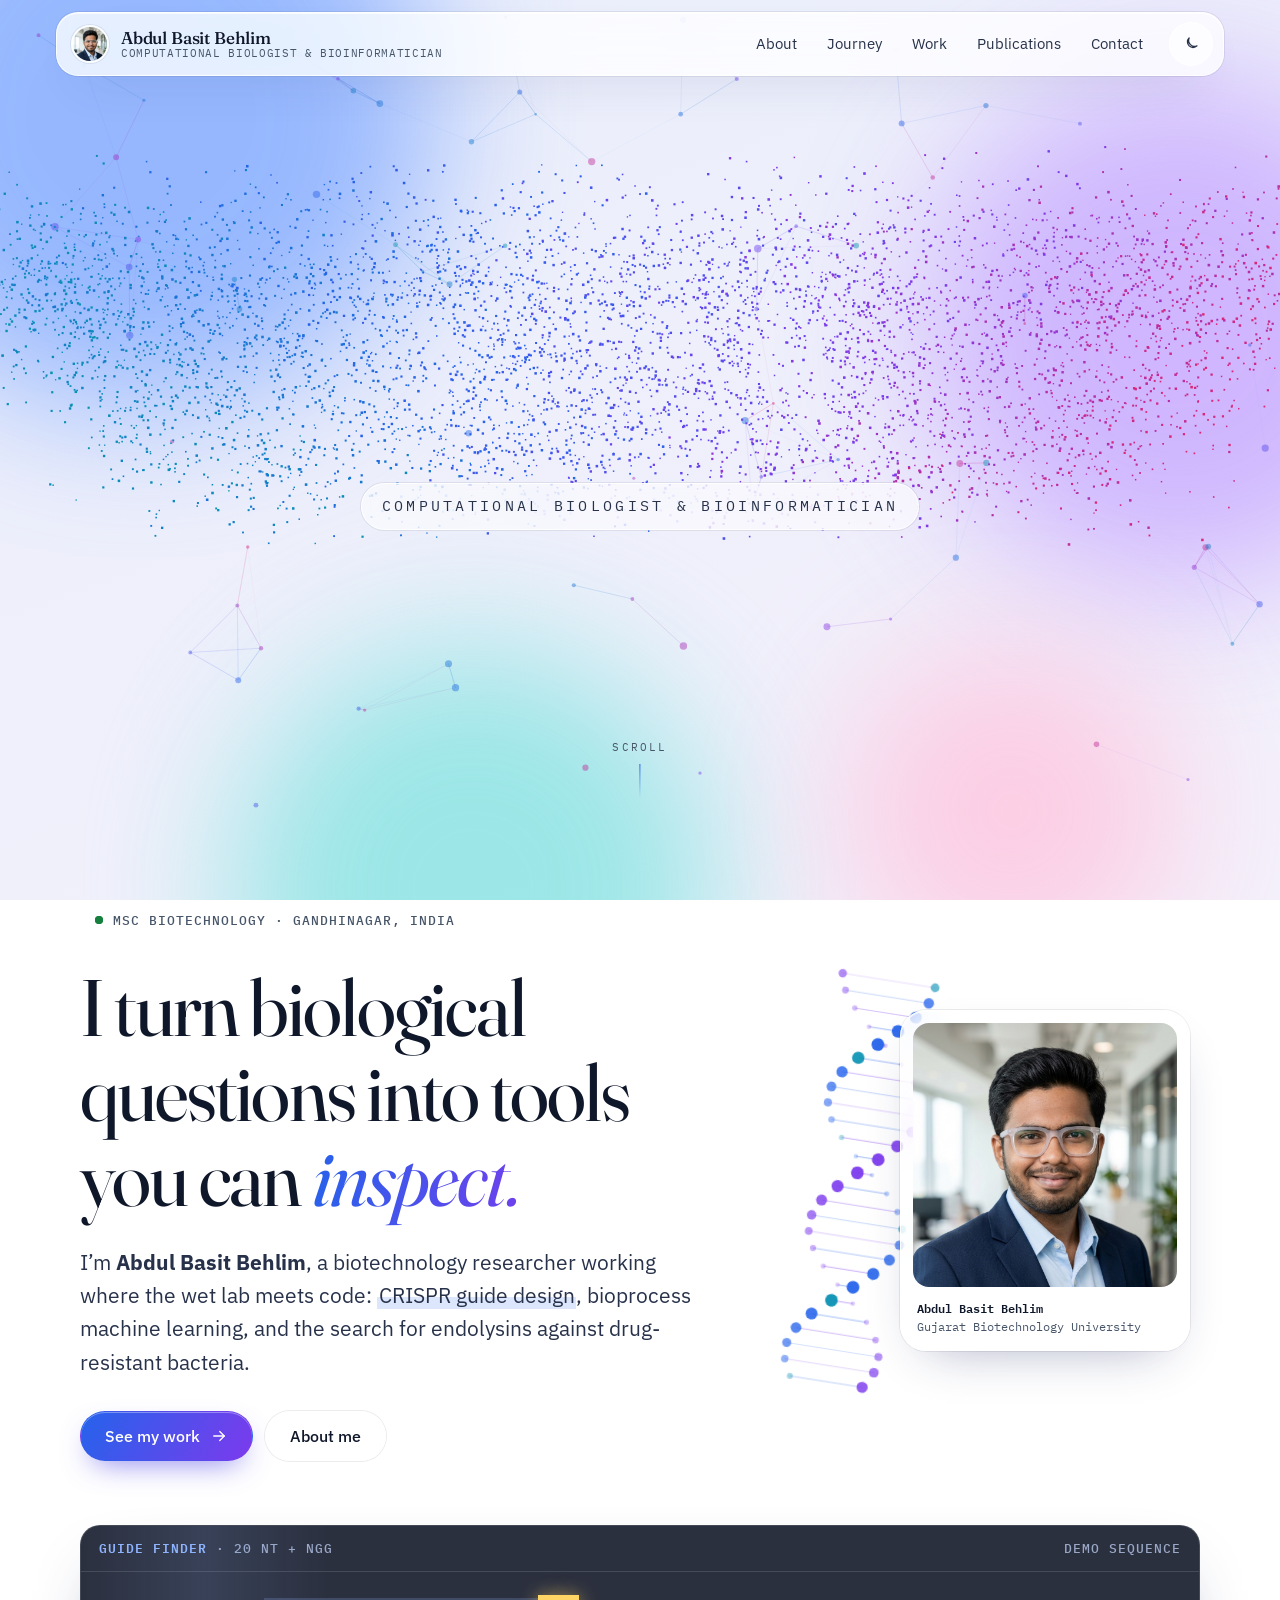
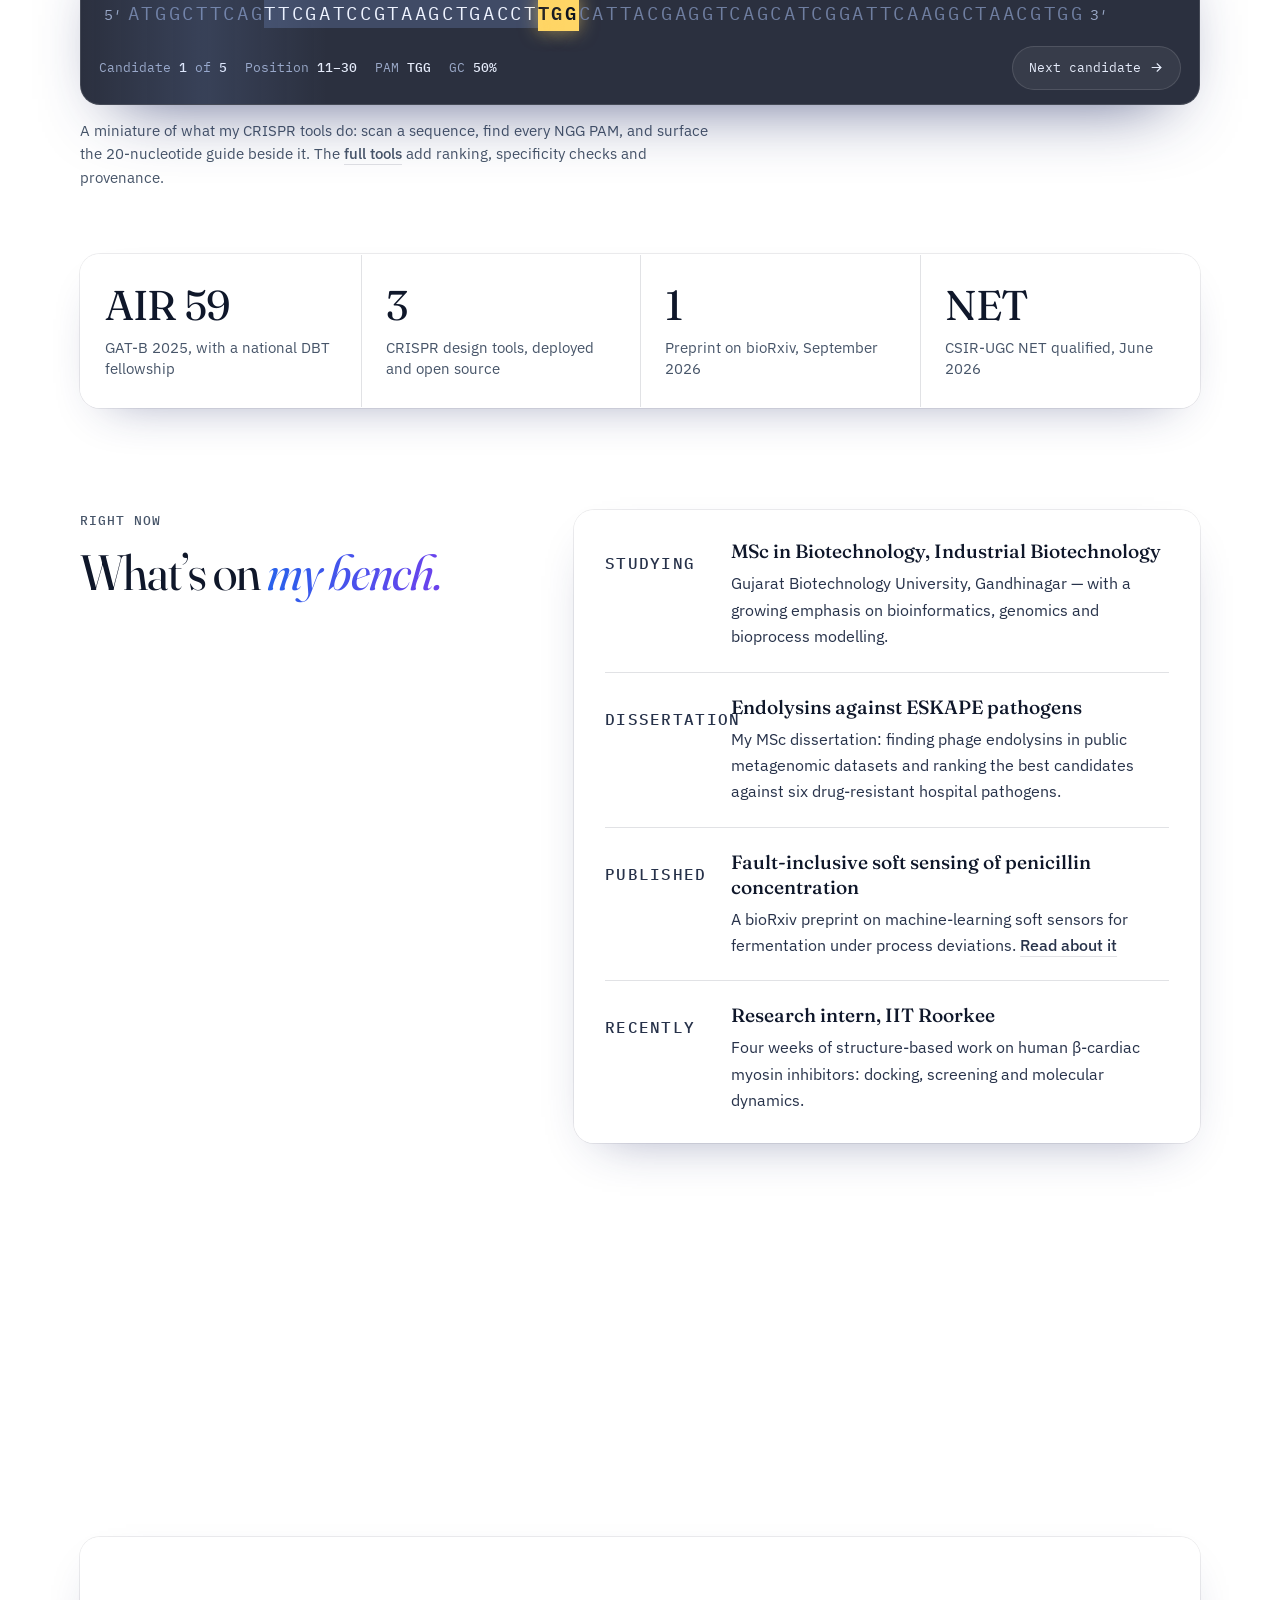
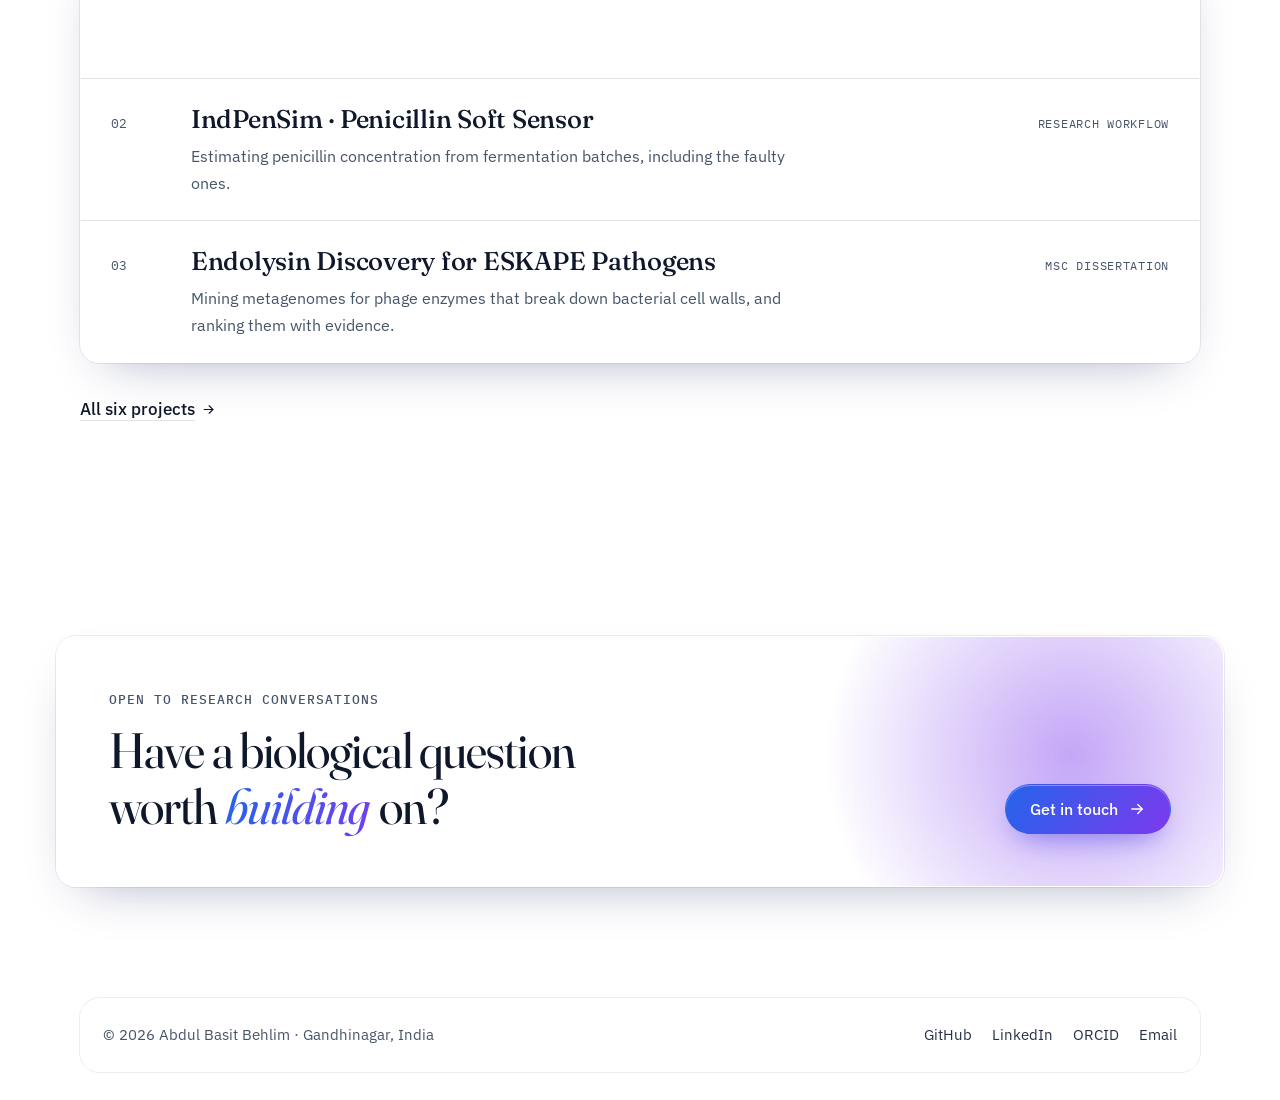
==== commit f60f0ef8: "Add dissertation work, message form, new name styling and README Replace the earlier phage-host proj" ====
--- a/index.html
+++ b/index.html
@@ -34,9 +34,9 @@
   <script>(function(){var t;try{t=localStorage.getItem('abb-theme')}catch(e){}if(t!=='light'&&t!=='dark'){t=window.matchMedia&&matchMedia('(prefers-color-scheme: dark)').matches?'dark':'light'}document.documentElement.dataset.theme=t})();</script>
   <link rel="preconnect" href="https://fonts.googleapis.com">
   <link rel="preconnect" href="https://fonts.gstatic.com" crossorigin>
-  <link href="https://fonts.googleapis.com/css2?family=Fraunces:ital,opsz,wght@0,9..144,400;0,9..144,500;1,9..144,400&family=IBM+Plex+Mono:wght@400;500;600&family=IBM+Plex+Sans:wght@400;500;600&display=swap" rel="stylesheet">
-  <link rel="stylesheet" href="styles.css?v=glass-2">
-  <script src="script.js?v=glass-2" defer></script>
+  <link href="https://fonts.googleapis.com/css2?family=Fraunces:ital,opsz,wght@0,9..144,400;0,9..144,500;1,9..144,400&family=Space+Grotesk:wght@700&family=IBM+Plex+Mono:wght@400;500;600&family=IBM+Plex+Sans:wght@400;500;600&display=swap" rel="stylesheet">
+  <link rel="stylesheet" href="styles.css?v=glass-3">
+  <script src="script.js?v=glass-3" defer></script>
 </head>
 <body>
 <a class="skip-link" href="#main">Skip to content</a>
@@ -71,7 +71,7 @@
       <div class="hero-copy rv">
         <p class="label status"><span class="status-dot" aria-hidden="true"></span>MSc Biotechnology · Gandhinagar, India</p>
         <h2 class="display">I turn biological questions into tools you can <em>inspect.</em></h2>
-        <p class="lead">I’m <strong>Abdul Basit Behlim</strong>, a biotechnology researcher working where the wet lab meets code: <mark>CRISPR guide design</mark>, bioprocess machine learning, and phage and endolysin research.</p>
+        <p class="lead">I’m <strong>Abdul Basit Behlim</strong>, a biotechnology researcher working where the wet lab meets code: <mark>CRISPR guide design</mark>, bioprocess machine learning, and the search for endolysins against drug-resistant bacteria.</p>
         <div class="hero-actions">
           <a class="btn btn-primary" href="work.html">See my work <svg class="icon" viewBox="0 0 24 24" aria-hidden="true" focusable="false"><path d="M5 12h14"/><path d="m13 6 6 6-6 6"/></svg></a>
           <a class="btn btn-ghost" href="about.html">About me</a>
@@ -122,7 +122,7 @@
     </div>
     <ul class="now-list rv">
       <li><p class="label">Studying</p><div><h3>MSc in Biotechnology, Industrial Biotechnology</h3><p>Gujarat Biotechnology University, Gandhinagar — with a growing emphasis on bioinformatics, genomics and bioprocess modelling.</p></div></li>
-      <li><p class="label">Building</p><div><h3>Phage–host prediction and endolysin intelligence</h3><p>A pipeline from phage sequence discovery and annotation to endolysin identification and host prediction, using protein-sequence representations and machine learning.</p></div></li>
+      <li><p class="label">Dissertation</p><div><h3>Endolysins against ESKAPE pathogens</h3><p>My MSc dissertation: finding phage endolysins in public metagenomic datasets and ranking the best candidates against six drug-resistant hospital pathogens.</p></div></li>
       <li><p class="label">Published</p><div><h3>Fault-inclusive soft sensing of penicillin concentration</h3><p>A bioRxiv preprint on machine-learning soft sensors for fermentation under process deviations. <a class="link" style="min-height:0;display:inline" href="publications.html">Read about it</a></p></div></li>
       <li><p class="label">Recently</p><div><h3>Research intern, IIT Roorkee</h3><p>Four weeks of structure-based work on human β-cardiac myosin inhibitors: docking, screening and molecular dynamics.</p></div></li>
     </ul>
@@ -139,7 +139,7 @@
     <div class="work-list rv">
       <a class="work-row" href="work.html#plant-multigene"><span class="num">01</span><h3>Plant MultiGene gRNA Designer</h3><span class="kind">Scientific software</span><p>One SpCas9 guide that targets several homologous plant genes, with explicit PASS / REVIEW / FAIL validation.</p></a>
       <a class="work-row" href="work.html#indpensim"><span class="num">02</span><h3>IndPenSim · Penicillin Soft Sensor</h3><span class="kind">Research workflow</span><p>Estimating penicillin concentration from fermentation batches, including the faulty ones.</p></a>
-      <a class="work-row" href="work.html#phage"><span class="num">03</span><h3>Phage–Host Prediction &amp; Endolysin Intelligence</h3><span class="kind">In progress</span><p>From viral sequence discovery to endolysin identification and host prediction.</p></a>
+      <a class="work-row" href="work.html#endolysins"><span class="num">03</span><h3>Endolysin Discovery for ESKAPE Pathogens</h3><span class="kind">MSc dissertation</span><p>Mining metagenomes for phage enzymes that break down bacterial cell walls, and ranking them with evidence.</p></a>
     </div>
     <p style="margin-top:24px" class="rv"><a class="link" href="work.html">All six projects <svg class="icon icon-sm" viewBox="0 0 24 24" aria-hidden="true" focusable="false"><path d="M5 12h14"/><path d="m13 6 6 6-6 6"/></svg></a></p>
   </div>
--- a/styles.css
+++ b/styles.css
@@ -680,3 +680,40 @@
 @keyframes turn { from { transform: rotateY(-38deg) translateY(-6px); } to { transform: rotateY(38deg) translateY(6px); } }
 .plate-art img.spin-protein { animation: tumble 44s linear infinite; }
 @keyframes tumble { to { transform: rotate(360deg); } }
+
+/* ==========================================================================
+   Name: display font + gradient; contact form
+   ========================================================================== */
+:root { --g1: #0891b2; --g2: #2563eb; --g3: #7c3aed; --g4: #db2777; }
+:root[data-theme="dark"] { --g1: #67e8f9; --g2: #8fb4ff; --g3: #c4a3ff; --g4: #f9a8d4; }
+.name {
+  font-family: "Space Grotesk", var(--sans); font-weight: 700; font-variation-settings: normal; letter-spacing: -.045em;
+  background: linear-gradient(90deg, var(--g1), var(--g2) 35%, var(--g3) 68%, var(--g4));
+  -webkit-background-clip: text; background-clip: text; -webkit-text-fill-color: transparent;
+}
+.sand-ready .name { background: none; -webkit-text-fill-color: transparent; }
+
+.contact-grid { display: grid; grid-template-columns: minmax(0, 1fr) minmax(0, 1fr); gap: 24px; align-items: start; }
+.contact-grid .email-big { font-size: clamp(1.25rem, 2.6vw, 1.9rem); }
+@media (max-width: 960px) { .contact-grid { grid-template-columns: 1fr; } }
+.message-form { display: grid; }
+.field { display: grid; gap: 6px; margin-bottom: 16px; }
+.field label { font-size: 14.5px; font-weight: 500; color: var(--ink); }
+.field .optional { font-weight: 400; color: var(--muted); }
+.field input, .field textarea {
+  width: 100%; min-height: 48px; padding: 12px 14px; border-radius: var(--radius-sm); font: inherit; font-size: 16px; color: var(--ink);
+  background: var(--glass-strong); border: 1px solid var(--line); box-shadow: 0 1px 0 rgba(255, 255, 255, .25) inset;
+  transition: border-color .2s ease, box-shadow .2s ease;
+}
+.field textarea { resize: vertical; min-height: 130px; line-height: 1.55; }
+.field input:hover, .field textarea:hover { border-color: var(--accent); }
+.field input:focus-visible, .field textarea:focus-visible { outline: none; border-color: var(--accent); box-shadow: 0 0 0 3px color-mix(in srgb, var(--accent) 30%, transparent); }
+.field [aria-invalid="true"] { border-color: #dc2626; }
+.field.hp { position: absolute; left: -9999px; width: 1px; height: 1px; overflow: hidden; }
+.form-error { color: #b91c1c; font-size: 14.5px; min-height: 0; }
+:root[data-theme="dark"] .form-error { color: #fca5a5; }
+.form-error:not(:empty) { margin-bottom: 10px; }
+.form-note { margin-top: 14px; font-size: 13.5px; line-height: 1.5; color: var(--muted); }
+.btn[disabled] { opacity: .6; cursor: progress; }
+.btn .spinner { width: 16px; height: 16px; border-radius: 50%; border: 2px solid rgba(255, 255, 255, .5); border-top-color: #fff; animation: spin .7s linear infinite; }
+@keyframes spin { to { transform: rotate(360deg); } }
